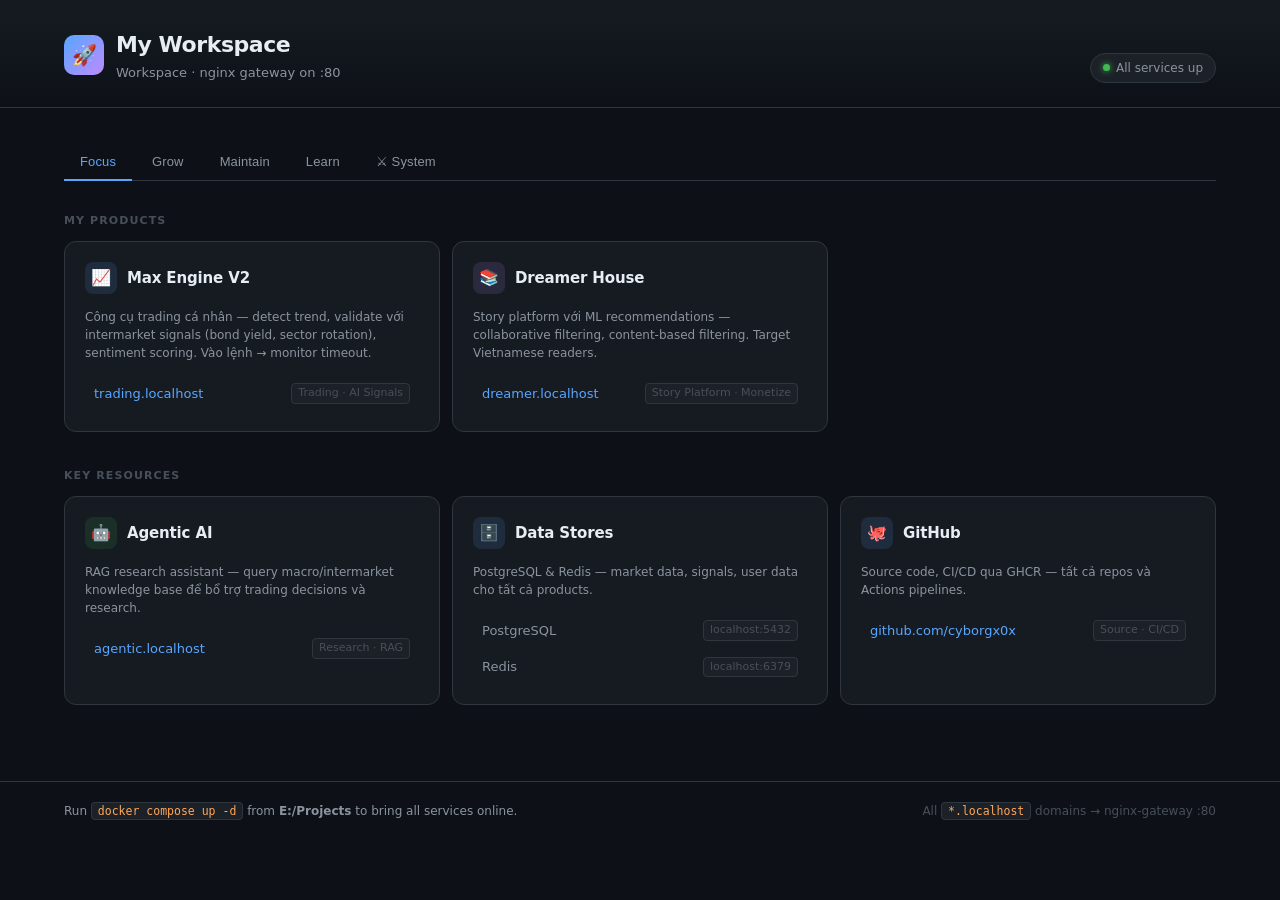
==== index.html @ ed7ffc41 "Initial commit: move dashboard index page" ====
<!DOCTYPE html>
<html lang="en">
  <head>
    <meta charset="utf-8" />
    <meta name="viewport" content="width=device-width, initial-scale=1" />
    <title>My Workspace</title>
    <style>
      :root {
        --bg: #0d1117;
        --surface: #161b22;
        --surface-2: #1c2128;
        --border: #30363d;
        --border-hover: #58a6ff;
        --ink: #e6edf3;
        --muted: #8b949e;
        --faint: #484f58;
        --blue: #58a6ff;
        --green: #3fb950;
        --purple: #bc8cff;
        --orange: #ffa657;
        --pink: #f778ba;
        --teal: #39d3bb;
        --yellow: #e3b341;
        --red: #f85149;
      }

      * { box-sizing: border-box; margin: 0; padding: 0; }

      body {
        font-family: -apple-system, "Segoe UI", system-ui, sans-serif;
        background: var(--bg);
        color: var(--ink);
        min-height: 100vh;
        line-height: 1.5;
      }

      /* ── Header ── */
      header {
        border-bottom: 1px solid var(--border);
        padding: 28px 0 24px;
        background: linear-gradient(180deg, #161b22 0%, #0d1117 100%);
      }

      .wrap { max-width: 1200px; margin: 0 auto; padding: 0 24px; }

      .header-inner {
        display: flex;
        align-items: flex-end;
        justify-content: space-between;
        flex-wrap: wrap;
        gap: 16px;
      }

      .logo { display: flex; align-items: center; gap: 12px; }

      .logo-icon {
        width: 40px; height: 40px; border-radius: 10px;
        background: linear-gradient(135deg, #58a6ff 0%, #bc8cff 100%);
        display: flex; align-items: center; justify-content: center;
        font-size: 20px; flex-shrink: 0;
      }

      h1 { font-size: 22px; font-weight: 700; letter-spacing: -0.02em; color: var(--ink); }
      .tagline { font-size: 13px; color: var(--muted); margin-top: 2px; }

      .badge {
        background: var(--surface-2); border: 1px solid var(--border);
        border-radius: 20px; padding: 5px 12px; font-size: 12px; color: var(--muted);
        display: flex; align-items: center; gap: 6px; white-space: nowrap;
      }

      .dot {
        width: 7px; height: 7px; border-radius: 50%;
        background: var(--green); box-shadow: 0 0 6px var(--green); flex-shrink: 0;
      }

      /* ── Main ── */
      main { padding: 36px 0 64px; }

      /* ── Tabs ── */
      .tab-bar {
        display: flex;
        gap: 4px;
        border-bottom: 1px solid var(--border);
        margin-bottom: 32px;
      }

      .tab-btn {
        background: none;
        border: none;
        border-bottom: 2px solid transparent;
        color: var(--muted);
        cursor: pointer;
        font-size: 13px;
        font-weight: 500;
        padding: 10px 16px;
        margin-bottom: -1px;
        transition: color 0.15s, border-color 0.15s;
        letter-spacing: 0.01em;
      }

      .tab-btn:hover { color: var(--ink); }
      .tab-btn.active { color: var(--blue); border-bottom-color: var(--blue); }

      .tab-panel { display: none; }
      .tab-panel.active { display: block; }

      /* ── Section label ── */
      .section-label {
        font-size: 11px; font-weight: 600; letter-spacing: 0.1em;
        text-transform: uppercase; color: var(--faint);
        margin-bottom: 12px; margin-top: 36px;
      }
      .section-label:first-child { margin-top: 0; }

      /* ── Grid ── */
      .grid {
        display: grid;
        grid-template-columns: repeat(auto-fill, minmax(300px, 1fr));
        gap: 12px;
      }

      /* ── Card ── */
      .card {
        background: var(--surface); border: 1px solid var(--border);
        border-radius: 12px; padding: 20px;
        transition: border-color 0.15s, transform 0.15s, box-shadow 0.15s;
        position: relative; overflow: hidden;
      }

      .card::before {
        content: ""; position: absolute; inset: 0; border-radius: 12px;
        opacity: 0; transition: opacity 0.15s;
        background: radial-gradient(
          600px circle at var(--mx, 50%) var(--my, 50%),
          rgba(88, 166, 255, 0.04), transparent 40%
        );
        pointer-events: none;
      }

      .card:hover { border-color: var(--border-hover); transform: translateY(-2px); box-shadow: 0 8px 24px rgba(0,0,0,0.4); }
      .card:hover::before { opacity: 1; }

      .card-head { display: flex; align-items: center; gap: 10px; margin-bottom: 14px; }

      .card-icon {
        width: 32px; height: 32px; border-radius: 8px;
        display: flex; align-items: center; justify-content: center;
        font-size: 16px; flex-shrink: 0;
      }

      .card h2 { font-size: 15px; font-weight: 600; color: var(--ink); letter-spacing: -0.01em; }

      .card-desc { font-size: 12px; color: var(--muted); margin-bottom: 14px; line-height: 1.5; }

      /* ── Link list ── */
      .link-list { list-style: none; display: flex; flex-direction: column; gap: 2px; }

      .link-list li {
        display: flex; align-items: center; justify-content: space-between;
        padding: 7px 9px; border-radius: 7px; transition: background 0.12s;
      }

      .link-list li:hover { background: var(--surface-2); }
      .link-list a { color: var(--blue); text-decoration: none; font-size: 13px; font-weight: 500; transition: color 0.12s; }
      .link-list a:hover { color: #a5d6ff; }

      .tag {
        font-size: 11px; color: var(--faint); background: var(--surface-2);
        border: 1px solid var(--border); border-radius: 4px; padding: 1px 6px; white-space: nowrap;
      }

      /* ── System tab ── */
      .profile-banner {
        background: linear-gradient(135deg, rgba(88,166,255,0.08) 0%, rgba(188,140,255,0.08) 100%);
        border: 1px solid var(--border);
        border-radius: 14px;
        padding: 24px;
        display: flex;
        align-items: center;
        gap: 20px;
        margin-bottom: 32px;
      }

      .avatar {
        width: 56px; height: 56px; border-radius: 14px;
        background: linear-gradient(135deg, #58a6ff, #bc8cff);
        display: flex; align-items: center; justify-content: center;
        font-size: 26px; flex-shrink: 0;
      }

      .profile-info { flex: 1; }
      .profile-name { font-size: 18px; font-weight: 700; letter-spacing: -0.02em; }
      .profile-title { font-size: 12px; color: var(--blue); margin-top: 2px; font-weight: 500; }

      .stats-row {
        display: flex; gap: 24px; margin-top: 12px; flex-wrap: wrap;
      }

      .stat { text-align: center; }
      .stat-val { font-size: 20px; font-weight: 700; color: var(--ink); }
      .stat-label { font-size: 11px; color: var(--muted); text-transform: uppercase; letter-spacing: 0.06em; }

      .xp-bar-wrap {
        margin-top: 10px;
      }

      .xp-bar-labels {
        display: flex; justify-content: space-between;
        font-size: 11px; color: var(--muted); margin-bottom: 4px;
      }

      .xp-bar {
        height: 6px; background: var(--surface-2); border-radius: 99px; overflow: hidden;
      }

      .xp-bar-fill {
        height: 100%;
        background: linear-gradient(90deg, #58a6ff, #bc8cff);
        border-radius: 99px;
        transition: width 0.4s ease;
      }

      .quest-list { display: flex; flex-direction: column; gap: 10px; }

      .quest-item {
        background: var(--surface); border: 1px solid var(--border);
        border-radius: 10px; padding: 14px 16px;
        display: flex; align-items: center; gap: 14px;
        transition: border-color 0.15s;
      }

      .quest-item:hover { border-color: var(--border-hover); }

      .quest-icon {
        width: 36px; height: 36px; border-radius: 8px;
        display: flex; align-items: center; justify-content: center;
        font-size: 18px; flex-shrink: 0;
      }

      .quest-body { flex: 1; }
      .quest-title { font-size: 13px; font-weight: 600; color: var(--ink); }
      .quest-desc  { font-size: 12px; color: var(--muted); margin-top: 2px; }

      .quest-reward {
        font-size: 12px; font-weight: 600; color: var(--yellow);
        white-space: nowrap; display: flex; align-items: center; gap: 4px;
      }

      .quest-status {
        font-size: 11px; padding: 2px 8px; border-radius: 99px; font-weight: 500;
        white-space: nowrap;
      }

      .status-active   { background: rgba(88,166,255,0.12); color: var(--blue); }
      .status-done     { background: rgba(63,185,80,0.12);  color: var(--green); }
      .status-locked   { background: rgba(72,79,88,0.3);    color: var(--faint); }

      .log-list { display: flex; flex-direction: column; gap: 6px; }

      .log-item {
        display: flex; align-items: center; gap: 10px;
        font-size: 12px; color: var(--muted);
        padding: 6px 0; border-bottom: 1px solid var(--border);
      }

      .log-item:last-child { border-bottom: none; }
      .log-pts { color: var(--yellow); font-weight: 600; margin-left: auto; white-space: nowrap; }

      /* ── Icon colours ── */
      .ic-blue   { background: rgba(88,166,255,0.12); }
      .ic-purple { background: rgba(188,140,255,0.12); }
      .ic-green  { background: rgba(63,185,80,0.12); }
      .ic-orange { background: rgba(255,166,87,0.12); }
      .ic-pink   { background: rgba(247,120,186,0.12); }
      .ic-teal   { background: rgba(57,211,187,0.12); }
      .ic-yellow { background: rgba(227,179,65,0.12); }
      .ic-red    { background: rgba(248,81,73,0.12); }

      /* ── Footer ── */
      footer { border-top: 1px solid var(--border); padding: 20px 0; margin-top: 12px; }

      .footer-inner {
        display: flex; align-items: center; justify-content: space-between;
        flex-wrap: wrap; gap: 10px;
      }

      .footer-inner p { font-size: 12px; color: var(--muted); }

      .footer-inner code {
        font-family: "Cascadia Code", "Fira Code", Consolas, monospace;
        font-size: 11.5px; background: var(--surface-2); border: 1px solid var(--border);
        border-radius: 4px; padding: 1px 6px; color: var(--orange);
      }

      @media (max-width: 600px) {
        .grid { grid-template-columns: 1fr; }
        .header-inner { flex-direction: column; align-items: flex-start; }
        .tab-btn { padding: 8px 10px; font-size: 12px; }
      }
    </style>
  </head>
  <body>
    <header>
      <div class="wrap">
        <div class="header-inner">
          <div class="logo">
            <div class="logo-icon">🚀</div>
            <div>
              <h1>My Workspace</h1>
              <div class="tagline">Workspace · nginx gateway on :80</div>
            </div>
          </div>
          <div class="badge">
            <span class="dot"></span>
            All services up
          </div>
        </div>
      </div>
    </header>

    <main>
      <div class="wrap">
        <nav class="tab-bar">
          <button class="tab-btn active" data-tab="focus">Focus</button>
          <button class="tab-btn" data-tab="grow">Grow</button>
          <button class="tab-btn" data-tab="maintain">Maintain</button>
          <button class="tab-btn" data-tab="learn">Learn</button>
          <button class="tab-btn" data-tab="system">⚔ System</button>
        </nav>

        <!-- ══ FOCUS ══ -->
        <div class="tab-panel active" id="tab-focus">
          <p class="section-label">My Products</p>
          <div class="grid">
            <article class="card">
              <div class="card-head">
                <div class="card-icon ic-blue">📈</div>
                <h2>Max Engine V2</h2>
              </div>
              <p class="card-desc">Công cụ trading cá nhân — detect trend, validate với intermarket signals (bond yield, sector rotation), sentiment scoring. Vào lệnh → monitor timeout.</p>
              <ul class="link-list">
                <li><a href="http://trading.localhost">trading.localhost</a><span class="tag">Trading · AI Signals</span></li>
              </ul>
            </article>

            <article class="card">
              <div class="card-head">
                <div class="card-icon ic-purple">📚</div>
                <h2>Dreamer House</h2>
              </div>
              <p class="card-desc">Story platform với ML recommendations — collaborative filtering, content-based filtering. Target Vietnamese readers.</p>
              <ul class="link-list">
                <li><a href="http://dreamer.localhost">dreamer.localhost</a><span class="tag">Story Platform · Monetize</span></li>
              </ul>
            </article>
          </div>

          <p class="section-label">Key Resources</p>
          <div class="grid">
            <article class="card">
              <div class="card-head">
                <div class="card-icon ic-green">🤖</div>
                <h2>Agentic AI</h2>
              </div>
              <p class="card-desc">RAG research assistant — query macro/intermarket knowledge base để bổ trợ trading decisions và research.</p>
              <ul class="link-list">
                <li><a href="http://agentic.localhost">agentic.localhost</a><span class="tag">Research · RAG</span></li>
              </ul>
            </article>

            <article class="card">
              <div class="card-head">
                <div class="card-icon ic-blue">🗄️</div>
                <h2>Data Stores</h2>
              </div>
              <p class="card-desc">PostgreSQL &amp; Redis — market data, signals, user data cho tất cả products.</p>
              <ul class="link-list">
                <li><span style="font-size:13px;font-weight:500;color:var(--muted)">PostgreSQL</span><span class="tag">localhost:5432</span></li>
                <li><span style="font-size:13px;font-weight:500;color:var(--muted)">Redis</span><span class="tag">localhost:6379</span></li>
              </ul>
            </article>

            <article class="card">
              <div class="card-head">
                <div class="card-icon ic-blue">🐙</div>
                <h2>GitHub</h2>
              </div>
              <p class="card-desc">Source code, CI/CD qua GHCR — tất cả repos và Actions pipelines.</p>
              <ul class="link-list">
                <li><a href="https://github.com/cyborgx0x" target="_blank" rel="noopener noreferrer">github.com/cyborgx0x</a><span class="tag">Source · CI/CD</span></li>
              </ul>
            </article>
          </div>
        </div>

        <!-- ══ GROW ══ -->
        <div class="tab-panel" id="tab-grow">
          <p class="section-label">Channels</p>
          <div class="grid">
            <article class="card">
              <div class="card-head">
                <div class="card-icon ic-blue">𝕏</div>
                <h2>X (Twitter)</h2>
              </div>
              <p class="card-desc">Premium account — short-form insights về trading, AI, tech. Primary channel để build audience và drive traffic.</p>
              <ul class="link-list">
                <li><a href="https://x.com" target="_blank" rel="noopener noreferrer">x.com</a><span class="tag">Short-form · Primary</span></li>
              </ul>
            </article>

            <article class="card">
              <div class="card-head">
                <div class="card-icon ic-teal">🔷</div>
                <h2>Hashnode</h2>
              </div>
              <p class="card-desc">Technical blog — deep-dive AI, trading systems, engineering. SEO organic traffic, dev community distribution.</p>
              <ul class="link-list">
                <li><a href="https://hashnode.com" target="_blank" rel="noopener noreferrer">hashnode.com</a><span class="tag">Tech Blog · SEO</span></li>
              </ul>
            </article>

            <article class="card">
              <div class="card-head">
                <div class="card-icon ic-red">▶️</div>
                <h2>YouTube — Lucas Media VN</h2>
              </div>
              <p class="card-desc">Video content — trading insights, AI demos, game lore. Long-form audience, AdSense revenue.</p>
              <ul class="link-list">
                <li><a href="https://www.youtube.com/@lucasmediavn" target="_blank" rel="noopener noreferrer">youtube.com/@lucasmediavn</a><span class="tag">Video · AdSense</span></li>
              </ul>
            </article>

            <article class="card">
              <div class="card-head">
                <div class="card-icon ic-teal">🔬</div>
                <h2>Research Blog</h2>
              </div>
              <p class="card-desc">Self-hosted — AI research, Politic Radar, Corruption Archive. Mirror sang Hashnode để tăng reach.</p>
              <ul class="link-list">
                <li><a href="http://research.localhost">research.localhost</a><span class="tag">Self-hosted · Mirror</span></li>
              </ul>
            </article>

            <article class="card">
              <div class="card-head">
                <div class="card-icon ic-green">📅</div>
                <h2>Buffer</h2>
              </div>
              <p class="card-desc">Schedule &amp; cross-post từ X sang các kênh khác — consistent posting không cần thủ công mỗi ngày.</p>
              <ul class="link-list">
                <li><a href="https://buffer.com" target="_blank" rel="noopener noreferrer">buffer.com</a><span class="tag">Scheduling · Cross-post</span></li>
              </ul>
            </article>
          </div>

          <p class="section-label">Creative IP</p>
          <div class="grid">
            <article class="card">
              <div class="card-head">
                <div class="card-icon ic-purple">🎮</div>
                <h2>Legacy of Lucas</h2>
              </div>
              <p class="card-desc">Colony strategy game — original IP. Content về game feeds YouTube, lore feeds wiki.</p>
              <ul class="link-list">
                <li><a href="http://legacy.localhost">legacy.localhost</a><span class="tag">Game · IP</span></li>
              </ul>
            </article>

            <article class="card">
              <div class="card-head">
                <div class="card-icon ic-yellow">🗺️</div>
                <h2>Lucas Lore</h2>
              </div>
              <p class="card-desc">Lore wiki — fan engagement, cross-promote game và YouTube.</p>
              <ul class="link-list">
                <li><a href="http://lucas-lore.localhost">lucas-lore.localhost</a><span class="tag">Wiki · Engagement</span></li>
              </ul>
            </article>
          </div>
        </div>

        <!-- ══ MAINTAIN ══ -->
        <div class="tab-panel" id="tab-maintain">
          <p class="section-label">Boss Projects — Keep Running</p>
          <div class="grid">
            <article class="card">
              <div class="card-head">
                <div class="card-icon ic-orange">🏪</div>
                <h2>Bahang Xom</h2>
              </div>
              <p class="card-desc">Social listening &amp; brand analysis — sentiment scoring, crisis alerts.</p>
              <ul class="link-list">
                <li><a href="http://bahangxom.localhost">bahangxom.localhost</a><span class="tag">Social Listening</span></li>
              </ul>
            </article>

            <article class="card">
              <div class="card-head">
                <div class="card-icon ic-teal">🔍</div>
                <h2>OCR Portal</h2>
              </div>
              <p class="card-desc">Document OCR — EasyOCR async, MinIO storage.</p>
              <ul class="link-list">
                <li><a href="http://ocr.localhost">ocr.localhost</a><span class="tag">OCR · UI</span></li>
                <li><a href="http://ocr-api.localhost">ocr-api.localhost</a><span class="tag">OCR · API</span></li>
              </ul>
            </article>

            <article class="card">
              <div class="card-head">
                <div class="card-icon ic-yellow">📖</div>
                <h2>Novel Pipeline</h2>
              </div>
              <p class="card-desc">Crawl → LLM translate → EPUB/MOBI. Bronze/silver/gold pipeline.</p>
              <ul class="link-list">
                <li><a href="http://ebook.localhost">ebook.localhost</a><span class="tag">Novel · eBook</span></li>
              </ul>
            </article>

            <article class="card">
              <div class="card-head">
                <div class="card-icon ic-pink">🔐</div>
                <h2>Quarks</h2>
              </div>
              <p class="card-desc">Security scanning — Nuclei scanner, target management, vulnerability results.</p>
              <ul class="link-list">
                <li><a href="http://quarks.localhost">quarks.localhost</a><span class="tag">Security Scanning</span></li>
                <li><a href="https://cloud.projectdiscovery.io/" target="_blank" rel="noopener noreferrer">cloud.projectdiscovery.io</a><span class="tag">Cloud Results</span></li>
              </ul>
            </article>

            <article class="card">
              <div class="card-head">
                <div class="card-icon ic-blue">✈️</div>
                <h2>Laura Bot</h2>
              </div>
              <p class="card-desc">Telegram webhook router — FSM conversations, subscription management.</p>
              <ul class="link-list">
                <li><a href="http://laura.localhost">laura.localhost</a><span class="tag">Telegram Bot</span></li>
              </ul>
            </article>

            <article class="card">
              <div class="card-head">
                <div class="card-icon ic-yellow">🪣</div>
                <h2>Object Storage</h2>
              </div>
              <p class="card-desc">MinIO S3-compatible — file storage cho OCR portal.</p>
              <ul class="link-list">
                <li><a href="http://ocr-minio.localhost">ocr-minio.localhost</a><span class="tag">MinIO Console</span></li>
              </ul>
            </article>
          </div>
        </div>

        <!-- ══ LEARN ══ -->
        <div class="tab-panel" id="tab-learn">
          <p class="section-label">Certifications</p>
          <div class="grid">
            <article class="card">
              <div class="card-head">
                <div class="card-icon ic-purple">🎓</div>
                <h2>Coursera</h2>
              </div>
              <p class="card-desc">Generative AI Engineer cert — đang học. Apply trực tiếp vào Max Engine signal generation và Dreamer House ML.</p>
              <ul class="link-list">
                <li><a href="https://www.coursera.org" target="_blank" rel="noopener noreferrer">coursera.org</a><span class="tag">Gen AI Engineer</span></li>
              </ul>
            </article>
          </div>

          <p class="section-label">Language</p>
          <div class="grid">
            <article class="card">
              <div class="card-head">
                <div class="card-icon ic-green">🌱</div>
                <h2>Duolingo</h2>
              </div>
              <p class="card-desc">Tiếng Trung — gamified daily practice, spaced repetition.</p>
              <ul class="link-list">
                <li><a href="https://www.duolingo.com" target="_blank" rel="noopener noreferrer">duolingo.com</a><span class="tag">Chinese · Daily</span></li>
              </ul>
            </article>

            <article class="card">
              <div class="card-head">
                <div class="card-icon ic-blue">🃏</div>
                <h2>Anki</h2>
              </div>
              <p class="card-desc">SRS flashcards — vocabulary drill, deck tiếng Trung cộng đồng có TTS.</p>
              <ul class="link-list">
                <li><a href="https://apps.ankiweb.net" target="_blank" rel="noopener noreferrer">apps.ankiweb.net</a><span class="tag">Flashcards · SRS</span></li>
              </ul>
            </article>

            <article class="card">
              <div class="card-head">
                <div class="card-icon ic-orange">📖</div>
                <h2>Pleco</h2>
              </div>
              <p class="card-desc">Từ điển Trung-Anh — tra chữ Hán, OCR scan, flashcard tích hợp.</p>
              <ul class="link-list">
                <li><a href="https://www.pleco.com" target="_blank" rel="noopener noreferrer">pleco.com</a><span class="tag">Dictionary · OCR</span></li>
              </ul>
            </article>
          </div>
        </div>

        <!-- ══ SYSTEM ══ -->
        <div class="tab-panel" id="tab-system">

          <!-- Player Profile -->
          <div class="profile-banner">
            <div class="avatar">🧑‍💻</div>
            <div class="profile-info">
              <div class="profile-name">cyborgx0x</div>
              <div class="profile-title">▸ Generative AI Engineer · Lv.12</div>
              <div class="stats-row">
                <div class="stat"><div class="stat-val">248</div><div class="stat-label">Points</div></div>
                <div class="stat"><div class="stat-val">12</div><div class="stat-label">Level</div></div>
                <div class="stat"><div class="stat-val">7</div><div class="stat-label">Streak</div></div>
                <div class="stat"><div class="stat-val">3</div><div class="stat-label">Done today</div></div>
              </div>
              <div class="xp-bar-wrap">
                <div class="xp-bar-labels"><span>XP 248 / 300</span><span>Lv.13</span></div>
                <div class="xp-bar"><div class="xp-bar-fill" style="width:82%"></div></div>
              </div>
            </div>
          </div>

          <!-- Active Quests -->
          <p class="section-label">Active Quests</p>
          <div class="quest-list">
            <div class="quest-item">
              <div class="quest-icon ic-blue">📖</div>
              <div class="quest-body">
                <div class="quest-title">Học tiếng Anh 10 phút</div>
                <div class="quest-desc">Duolingo hoặc bất kỳ nguồn nào · mỗi ngày</div>
              </div>
              <span class="quest-reward">+1 pt</span>
              <span class="quest-status status-active">Active</span>
            </div>

            <div class="quest-item">
              <div class="quest-icon ic-purple">🎓</div>
              <div class="quest-body">
                <div class="quest-title">Hoàn thành 1 bài học Coursera</div>
                <div class="quest-desc">Gen AI Engineer cert · mỗi ngày</div>
              </div>
              <span class="quest-reward">+5 pt</span>
              <span class="quest-status status-active">Active</span>
            </div>

            <div class="quest-item">
              <div class="quest-icon ic-green">🚀</div>
              <div class="quest-body">
                <div class="quest-title">Deploy 1 tính năng mới</div>
                <div class="quest-desc">Bất kỳ project nào trong workspace</div>
              </div>
              <span class="quest-reward">+10 pt</span>
              <span class="quest-status status-active">Active</span>
            </div>

            <div class="quest-item">
              <div class="quest-icon ic-yellow">📝</div>
              <div class="quest-body">
                <div class="quest-title">Viết 1 blog post hoặc research note</div>
                <div class="quest-desc">Publish lên Research Blog</div>
              </div>
              <span class="quest-reward">+8 pt</span>
              <span class="quest-status status-locked">Locked</span>
            </div>

            <div class="quest-item">
              <div class="quest-icon ic-orange">💪</div>
              <div class="quest-body">
                <div class="quest-title">Tập thể dục 20 phút</div>
                <div class="quest-desc">Bất kỳ hoạt động thể chất nào</div>
              </div>
              <span class="quest-reward">+2 pt</span>
              <span class="quest-status status-done">Done ✓</span>
            </div>
          </div>

          <!-- Reward Log -->
          <p class="section-label">Recent Rewards</p>
          <div class="log-list">
            <div class="log-item"><span>💪</span><span>Tập thể dục 20 phút</span><span class="log-pts">+2 pt</span></div>
            <div class="log-item"><span>🎓</span><span>Coursera · Lesson: Prompt Engineering</span><span class="log-pts">+5 pt</span></div>
            <div class="log-item"><span>📖</span><span>Duolingo 10 phút</span><span class="log-pts">+1 pt</span></div>
            <div class="log-item"><span>🚀</span><span>Deploy OCR Portal monorepo CI</span><span class="log-pts">+10 pt</span></div>
            <div class="log-item"><span>📖</span><span>Duolingo 10 phút</span><span class="log-pts">+1 pt</span></div>
          </div>

        </div>

      </div>
    </main>

    <footer>
      <div class="wrap">
        <div class="footer-inner">
          <p>Run <code>docker compose up -d</code> from <strong>E:/Projects</strong> to bring all services online.</p>
          <p style="color:var(--faint)">All <code>*.localhost</code> domains → nginx-gateway :80</p>
        </div>
      </div>
    </footer>

    <script>
      // Tab switching
      const btns = document.querySelectorAll(".tab-btn");
      const panels = document.querySelectorAll(".tab-panel");
      btns.forEach((btn) => {
        btn.addEventListener("click", () => {
          btns.forEach((b) => b.classList.remove("active"));
          panels.forEach((p) => p.classList.remove("active"));
          btn.classList.add("active");
          document.getElementById("tab-" + btn.dataset.tab).classList.add("active");
        });
      });

      // Mouse-tracking glow on cards
      document.querySelectorAll(".card").forEach((card) => {
        card.addEventListener("mousemove", (e) => {
          const r = card.getBoundingClientRect();
          card.style.setProperty("--mx", ((e.clientX - r.left) / r.width) * 100 + "%");
          card.style.setProperty("--my", ((e.clientY - r.top) / r.height) * 100 + "%");
        });
      });
    </script>
  </body>
</html>
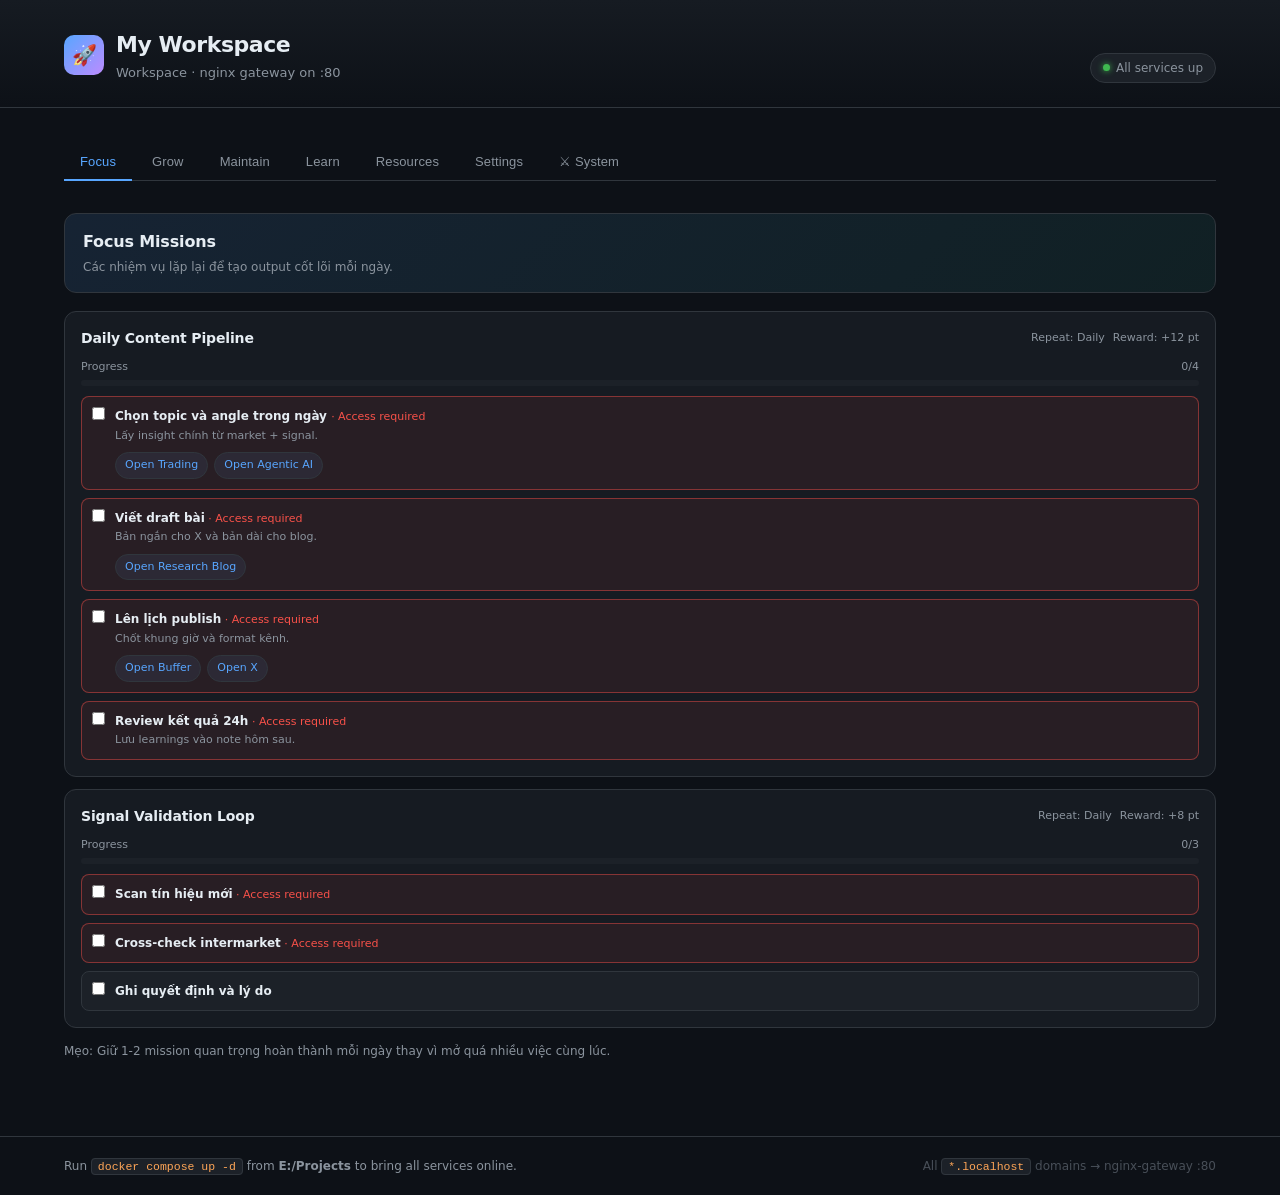
==== commit 14a254e4: "feat: add Django backend, Dockerfile, gateway control plane scaffolding Co-Authored-By: Claude Opus " ====
--- a/index.html
+++ b/index.html
@@ -24,7 +24,11 @@
         --red: #f85149;
       }
 
-      * { box-sizing: border-box; margin: 0; padding: 0; }
+      * {
+        box-sizing: border-box;
+        margin: 0;
+        padding: 0;
+      }
 
       body {
         font-family: -apple-system, "Segoe UI", system-ui, sans-serif;
@@ -34,14 +38,17 @@
         line-height: 1.5;
       }
 
-      /* ── Header ── */
       header {
         border-bottom: 1px solid var(--border);
         padding: 28px 0 24px;
         background: linear-gradient(180deg, #161b22 0%, #0d1117 100%);
       }
 
-      .wrap { max-width: 1200px; margin: 0 auto; padding: 0 24px; }
+      .wrap {
+        max-width: 1200px;
+        margin: 0 auto;
+        padding: 0 24px;
+      }
 
       .header-inner {
         display: flex;
@@ -51,35 +58,65 @@
         gap: 16px;
       }
 
-      .logo { display: flex; align-items: center; gap: 12px; }
+      .logo {
+        display: flex;
+        align-items: center;
+        gap: 12px;
+      }
 
       .logo-icon {
-        width: 40px; height: 40px; border-radius: 10px;
+        width: 40px;
+        height: 40px;
+        border-radius: 10px;
         background: linear-gradient(135deg, #58a6ff 0%, #bc8cff 100%);
-        display: flex; align-items: center; justify-content: center;
-        font-size: 20px; flex-shrink: 0;
-      }
-
-      h1 { font-size: 22px; font-weight: 700; letter-spacing: -0.02em; color: var(--ink); }
-      .tagline { font-size: 13px; color: var(--muted); margin-top: 2px; }
+        display: flex;
+        align-items: center;
+        justify-content: center;
+        font-size: 20px;
+        flex-shrink: 0;
+      }
+
+      h1 {
+        font-size: 22px;
+        font-weight: 700;
+        letter-spacing: -0.02em;
+        color: var(--ink);
+      }
+      .tagline {
+        font-size: 13px;
+        color: var(--muted);
+        margin-top: 2px;
+      }
 
       .badge {
-        background: var(--surface-2); border: 1px solid var(--border);
-        border-radius: 20px; padding: 5px 12px; font-size: 12px; color: var(--muted);
-        display: flex; align-items: center; gap: 6px; white-space: nowrap;
+        background: var(--surface-2);
+        border: 1px solid var(--border);
+        border-radius: 20px;
+        padding: 5px 12px;
+        font-size: 12px;
+        color: var(--muted);
+        display: flex;
+        align-items: center;
+        gap: 6px;
+        white-space: nowrap;
       }
 
       .dot {
-        width: 7px; height: 7px; border-radius: 50%;
-        background: var(--green); box-shadow: 0 0 6px var(--green); flex-shrink: 0;
-      }
-
-      /* ── Main ── */
-      main { padding: 36px 0 64px; }
-
-      /* ── Tabs ── */
+        width: 7px;
+        height: 7px;
+        border-radius: 50%;
+        background: var(--green);
+        box-shadow: 0 0 6px var(--green);
+        flex-shrink: 0;
+      }
+
+      main {
+        padding: 36px 0 64px;
+      }
+
       .tab-bar {
         display: flex;
+        flex-wrap: wrap;
         gap: 4px;
         border-bottom: 1px solid var(--border);
         margin-bottom: 32px;
@@ -99,80 +136,518 @@
         letter-spacing: 0.01em;
       }
 
-      .tab-btn:hover { color: var(--ink); }
-      .tab-btn.active { color: var(--blue); border-bottom-color: var(--blue); }
-
-      .tab-panel { display: none; }
-      .tab-panel.active { display: block; }
-
-      /* ── Section label ── */
+      .tab-btn:hover {
+        color: var(--ink);
+      }
+      .tab-btn.active {
+        color: var(--blue);
+        border-bottom-color: var(--blue);
+      }
+
+      .tab-panel {
+        display: none;
+      }
+      .tab-panel.active {
+        display: block;
+      }
+
       .section-label {
-        font-size: 11px; font-weight: 600; letter-spacing: 0.1em;
-        text-transform: uppercase; color: var(--faint);
-        margin-bottom: 12px; margin-top: 36px;
-      }
-      .section-label:first-child { margin-top: 0; }
-
-      /* ── Grid ── */
+        font-size: 11px;
+        font-weight: 600;
+        letter-spacing: 0.1em;
+        text-transform: uppercase;
+        color: var(--faint);
+        margin-bottom: 12px;
+        margin-top: 36px;
+      }
+      .section-label:first-child {
+        margin-top: 0;
+      }
+
       .grid {
         display: grid;
         grid-template-columns: repeat(auto-fill, minmax(300px, 1fr));
         gap: 12px;
       }
 
-      /* ── Card ── */
       .card {
-        background: var(--surface); border: 1px solid var(--border);
-        border-radius: 12px; padding: 20px;
+        background: var(--surface);
+        border: 1px solid var(--border);
+        border-radius: 12px;
+        padding: 20px;
         transition: border-color 0.15s, transform 0.15s, box-shadow 0.15s;
-        position: relative; overflow: hidden;
+        position: relative;
+        overflow: hidden;
       }
 
       .card::before {
-        content: ""; position: absolute; inset: 0; border-radius: 12px;
-        opacity: 0; transition: opacity 0.15s;
+        content: "";
+        position: absolute;
+        inset: 0;
+        border-radius: 12px;
+        opacity: 0;
+        transition: opacity 0.15s;
         background: radial-gradient(
           600px circle at var(--mx, 50%) var(--my, 50%),
-          rgba(88, 166, 255, 0.04), transparent 40%
+          rgba(88, 166, 255, 0.04),
+          transparent 40%
         );
         pointer-events: none;
       }
 
-      .card:hover { border-color: var(--border-hover); transform: translateY(-2px); box-shadow: 0 8px 24px rgba(0,0,0,0.4); }
-      .card:hover::before { opacity: 1; }
-
-      .card-head { display: flex; align-items: center; gap: 10px; margin-bottom: 14px; }
+      .card:hover {
+        border-color: var(--border-hover);
+        transform: translateY(-2px);
+        box-shadow: 0 8px 24px rgba(0, 0, 0, 0.4);
+      }
+      .card:hover::before {
+        opacity: 1;
+      }
+
+      .card-head {
+        display: flex;
+        align-items: center;
+        gap: 10px;
+        margin-bottom: 14px;
+      }
 
       .card-icon {
-        width: 32px; height: 32px; border-radius: 8px;
-        display: flex; align-items: center; justify-content: center;
-        font-size: 16px; flex-shrink: 0;
-      }
-
-      .card h2 { font-size: 15px; font-weight: 600; color: var(--ink); letter-spacing: -0.01em; }
-
-      .card-desc { font-size: 12px; color: var(--muted); margin-bottom: 14px; line-height: 1.5; }
-
-      /* ── Link list ── */
-      .link-list { list-style: none; display: flex; flex-direction: column; gap: 2px; }
+        width: 32px;
+        height: 32px;
+        border-radius: 8px;
+        display: flex;
+        align-items: center;
+        justify-content: center;
+        font-size: 16px;
+        flex-shrink: 0;
+      }
+
+      .card h2 {
+        font-size: 15px;
+        font-weight: 600;
+        color: var(--ink);
+        letter-spacing: -0.01em;
+      }
+
+      .card-desc {
+        font-size: 12px;
+        color: var(--muted);
+        margin-bottom: 14px;
+        line-height: 1.5;
+      }
+
+      .link-list {
+        list-style: none;
+        display: flex;
+        flex-direction: column;
+        gap: 2px;
+      }
 
       .link-list li {
-        display: flex; align-items: center; justify-content: space-between;
-        padding: 7px 9px; border-radius: 7px; transition: background 0.12s;
-      }
-
-      .link-list li:hover { background: var(--surface-2); }
-      .link-list a { color: var(--blue); text-decoration: none; font-size: 13px; font-weight: 500; transition: color 0.12s; }
-      .link-list a:hover { color: #a5d6ff; }
+        display: flex;
+        align-items: center;
+        justify-content: space-between;
+        padding: 7px 9px;
+        border-radius: 7px;
+        transition: background 0.12s;
+      }
+
+      .link-list li:hover {
+        background: var(--surface-2);
+      }
+      .link-list a {
+        color: var(--blue);
+        text-decoration: none;
+        font-size: 13px;
+        font-weight: 500;
+        transition: color 0.12s;
+      }
+      .link-list a:hover {
+        color: #a5d6ff;
+      }
 
       .tag {
-        font-size: 11px; color: var(--faint); background: var(--surface-2);
-        border: 1px solid var(--border); border-radius: 4px; padding: 1px 6px; white-space: nowrap;
-      }
-
-      /* ── System tab ── */
+        font-size: 11px;
+        color: var(--faint);
+        background: var(--surface-2);
+        border: 1px solid var(--border);
+        border-radius: 4px;
+        padding: 1px 6px;
+        white-space: nowrap;
+      }
+
+      .goal-header {
+        background: linear-gradient(
+          135deg,
+          rgba(88, 166, 255, 0.12) 0%,
+          rgba(57, 211, 187, 0.08) 100%
+        );
+        border: 1px solid var(--border);
+        border-radius: 12px;
+        padding: 16px 18px;
+        margin-bottom: 18px;
+      }
+
+      .goal-title {
+        font-size: 16px;
+        font-weight: 700;
+        letter-spacing: -0.01em;
+      }
+
+      .goal-sub {
+        margin-top: 4px;
+        font-size: 12px;
+        color: var(--muted);
+      }
+
+      .mission-list {
+        display: flex;
+        flex-direction: column;
+        gap: 12px;
+      }
+
+      .mission {
+        background: var(--surface);
+        border: 1px solid var(--border);
+        border-radius: 12px;
+        padding: 16px;
+      }
+
+      .mission-head {
+        display: flex;
+        align-items: center;
+        justify-content: space-between;
+        gap: 12px;
+        margin-bottom: 10px;
+      }
+
+      .mission-name {
+        font-size: 14px;
+        font-weight: 650;
+        letter-spacing: -0.01em;
+      }
+
+      .mission-meta {
+        font-size: 11px;
+        color: var(--muted);
+        display: flex;
+        gap: 8px;
+        align-items: center;
+      }
+
+      .mission-progress {
+        margin-bottom: 10px;
+      }
+
+      .mission-progress-label {
+        font-size: 11px;
+        color: var(--muted);
+        margin-bottom: 5px;
+        display: flex;
+        justify-content: space-between;
+      }
+
+      .progress-bar {
+        height: 6px;
+        background: var(--surface-2);
+        border-radius: 999px;
+        overflow: hidden;
+      }
+
+      .progress-fill {
+        height: 100%;
+        width: 0;
+        background: linear-gradient(90deg, var(--blue), var(--teal));
+        transition: width 0.2s ease;
+      }
+
+      .mission-steps {
+        list-style: none;
+        display: flex;
+        flex-direction: column;
+        gap: 8px;
+      }
+
+      .mission-step {
+        background: var(--surface-2);
+        border: 1px solid var(--border);
+        border-radius: 8px;
+        padding: 10px;
+      }
+
+      .mission-step.locked {
+        border-color: rgba(248, 81, 73, 0.45);
+        background: rgba(248, 81, 73, 0.08);
+      }
+
+      .mission-step.locked .step-title::after {
+        content: " · Access required";
+        color: var(--red);
+        font-size: 11px;
+        font-weight: 500;
+      }
+
+      .step-row {
+        display: flex;
+        align-items: flex-start;
+        gap: 10px;
+      }
+
+      .step-title {
+        font-size: 12px;
+        font-weight: 600;
+      }
+
+      .step-hint {
+        font-size: 11px;
+        color: var(--muted);
+        margin-top: 2px;
+      }
+
+      .step-links {
+        margin-top: 8px;
+        display: flex;
+        flex-wrap: wrap;
+        gap: 6px;
+      }
+
+      .quick-link {
+        display: inline-flex;
+        align-items: center;
+        gap: 5px;
+        border: 1px solid var(--border);
+        border-radius: 999px;
+        padding: 4px 9px;
+        text-decoration: none;
+        font-size: 11px;
+        color: var(--blue);
+        background: rgba(88, 166, 255, 0.08);
+      }
+
+      .quick-link:hover {
+        border-color: var(--border-hover);
+      }
+
+      .goal-summary {
+        margin-top: 14px;
+        font-size: 12px;
+        color: var(--muted);
+      }
+
+      .access-panel {
+        background: linear-gradient(
+          135deg,
+          rgba(88, 166, 255, 0.1) 0%,
+          rgba(63, 185, 80, 0.08) 100%
+        );
+        border: 1px solid var(--border);
+        border-radius: 12px;
+        padding: 16px;
+        margin-bottom: 20px;
+      }
+
+      .access-note {
+        font-size: 12px;
+        color: var(--muted);
+        margin-bottom: 12px;
+      }
+
+      .access-list {
+        display: grid;
+        grid-template-columns: repeat(auto-fill, minmax(260px, 1fr));
+        gap: 10px;
+      }
+
+      .access-item {
+        background: var(--surface);
+        border: 1px solid var(--border);
+        border-radius: 10px;
+        padding: 10px;
+      }
+
+      .settings-shell {
+        display: grid;
+        grid-template-columns: 1.25fr 0.75fr;
+        gap: 14px;
+      }
+
+      .settings-card {
+        background: var(--surface);
+        border: 1px solid var(--border);
+        border-radius: 12px;
+        padding: 16px;
+      }
+
+      .settings-title {
+        font-size: 14px;
+        font-weight: 650;
+        margin-bottom: 6px;
+      }
+
+      .settings-note {
+        font-size: 12px;
+        color: var(--muted);
+        margin-bottom: 12px;
+      }
+
+      .form-grid {
+        display: grid;
+        grid-template-columns: repeat(2, minmax(220px, 1fr));
+        gap: 10px;
+      }
+
+      .field {
+        display: flex;
+        flex-direction: column;
+        gap: 5px;
+      }
+
+      .field.full {
+        grid-column: 1 / -1;
+      }
+
+      .field label {
+        font-size: 11px;
+        color: var(--muted);
+        letter-spacing: 0.02em;
+      }
+
+      .field input {
+        height: 34px;
+        border-radius: 8px;
+        border: 1px solid var(--border);
+        background: var(--surface-2);
+        color: var(--ink);
+        padding: 0 10px;
+        font-size: 12px;
+      }
+
+      .field input:focus {
+        outline: none;
+        border-color: var(--blue);
+      }
+
+      .actions-row {
+        margin-top: 12px;
+        display: flex;
+        gap: 8px;
+        flex-wrap: wrap;
+      }
+
+      .btn {
+        border: 1px solid var(--border);
+        background: var(--surface-2);
+        color: var(--ink);
+        border-radius: 8px;
+        height: 34px;
+        padding: 0 12px;
+        font-size: 12px;
+        font-weight: 600;
+        cursor: pointer;
+      }
+
+      .btn:hover {
+        border-color: var(--border-hover);
+      }
+      .btn.primary {
+        background: rgba(88, 166, 255, 0.18);
+        color: #c8e1ff;
+        border-color: rgba(88, 166, 255, 0.55);
+      }
+
+      .btn.danger {
+        background: rgba(248, 81, 73, 0.15);
+        color: #ffb8b3;
+        border-color: rgba(248, 81, 73, 0.55);
+      }
+
+      .status-pill {
+        display: inline-flex;
+        align-items: center;
+        gap: 6px;
+        border-radius: 999px;
+        border: 1px solid var(--border);
+        background: var(--surface-2);
+        color: var(--muted);
+        padding: 4px 10px;
+        font-size: 11px;
+        font-weight: 600;
+      }
+
+      .status-pill.connected {
+        color: #9de5a6;
+        border-color: rgba(63, 185, 80, 0.55);
+        background: rgba(63, 185, 80, 0.14);
+      }
+
+      .mini-kv {
+        margin-top: 10px;
+        display: grid;
+        gap: 6px;
+      }
+
+      .mini-row {
+        display: flex;
+        align-items: center;
+        justify-content: space-between;
+        gap: 10px;
+        font-size: 12px;
+      }
+
+      .mini-row .label {
+        color: var(--muted);
+      }
+      .mini-row .val {
+        color: var(--ink);
+        word-break: break-all;
+        text-align: right;
+      }
+
+      .settings-alert {
+        margin-top: 10px;
+        font-size: 11px;
+        color: var(--muted);
+      }
+
+      .access-head {
+        display: flex;
+        justify-content: space-between;
+        align-items: center;
+        gap: 8px;
+      }
+
+      .access-name {
+        font-size: 12px;
+        font-weight: 650;
+      }
+
+      .access-actions {
+        margin-top: 8px;
+        display: flex;
+        align-items: center;
+        justify-content: space-between;
+        gap: 8px;
+      }
+
+      .access-toggle {
+        font-size: 11px;
+        color: var(--muted);
+        display: inline-flex;
+        align-items: center;
+        gap: 5px;
+      }
+
+      .access-time {
+        font-size: 10px;
+        color: var(--faint);
+      }
+
       .profile-banner {
-        background: linear-gradient(135deg, rgba(88,166,255,0.08) 0%, rgba(188,140,255,0.08) 100%);
+        background: linear-gradient(
+          135deg,
+          rgba(88, 166, 255, 0.08) 0%,
+          rgba(188, 140, 255, 0.08) 100%
+        );
         border: 1px solid var(--border);
         border-radius: 14px;
         padding: 24px;
@@ -183,35 +658,71 @@
       }
 
       .avatar {
-        width: 56px; height: 56px; border-radius: 14px;
+        width: 56px;
+        height: 56px;
+        border-radius: 14px;
         background: linear-gradient(135deg, #58a6ff, #bc8cff);
-        display: flex; align-items: center; justify-content: center;
-        font-size: 26px; flex-shrink: 0;
-      }
-
-      .profile-info { flex: 1; }
-      .profile-name { font-size: 18px; font-weight: 700; letter-spacing: -0.02em; }
-      .profile-title { font-size: 12px; color: var(--blue); margin-top: 2px; font-weight: 500; }
+        display: flex;
+        align-items: center;
+        justify-content: center;
+        font-size: 26px;
+        flex-shrink: 0;
+      }
+
+      .profile-info {
+        flex: 1;
+      }
+      .profile-name {
+        font-size: 18px;
+        font-weight: 700;
+        letter-spacing: -0.02em;
+      }
+      .profile-title {
+        font-size: 12px;
+        color: var(--blue);
+        margin-top: 2px;
+        font-weight: 500;
+      }
 
       .stats-row {
-        display: flex; gap: 24px; margin-top: 12px; flex-wrap: wrap;
-      }
-
-      .stat { text-align: center; }
-      .stat-val { font-size: 20px; font-weight: 700; color: var(--ink); }
-      .stat-label { font-size: 11px; color: var(--muted); text-transform: uppercase; letter-spacing: 0.06em; }
+        display: flex;
+        gap: 24px;
+        margin-top: 12px;
+        flex-wrap: wrap;
+      }
+
+      .stat {
+        text-align: center;
+      }
+      .stat-val {
+        font-size: 20px;
+        font-weight: 700;
+        color: var(--ink);
+      }
+      .stat-label {
+        font-size: 11px;
+        color: var(--muted);
+        text-transform: uppercase;
+        letter-spacing: 0.06em;
+      }
 
       .xp-bar-wrap {
         margin-top: 10px;
       }
 
       .xp-bar-labels {
-        display: flex; justify-content: space-between;
-        font-size: 11px; color: var(--muted); margin-bottom: 4px;
+        display: flex;
+        justify-content: space-between;
+        font-size: 11px;
+        color: var(--muted);
+        margin-bottom: 4px;
       }
 
       .xp-bar {
-        height: 6px; background: var(--surface-2); border-radius: 99px; overflow: hidden;
+        height: 6px;
+        background: var(--surface-2);
+        border-radius: 99px;
+        overflow: hidden;
       }
 
       .xp-bar-fill {
@@ -221,82 +732,192 @@
         transition: width 0.4s ease;
       }
 
-      .quest-list { display: flex; flex-direction: column; gap: 10px; }
+      .quest-list {
+        display: flex;
+        flex-direction: column;
+        gap: 10px;
+      }
 
       .quest-item {
-        background: var(--surface); border: 1px solid var(--border);
-        border-radius: 10px; padding: 14px 16px;
-        display: flex; align-items: center; gap: 14px;
+        background: var(--surface);
+        border: 1px solid var(--border);
+        border-radius: 10px;
+        padding: 14px 16px;
+        display: flex;
+        align-items: center;
+        gap: 14px;
         transition: border-color 0.15s;
       }
 
-      .quest-item:hover { border-color: var(--border-hover); }
+      .quest-item:hover {
+        border-color: var(--border-hover);
+      }
 
       .quest-icon {
-        width: 36px; height: 36px; border-radius: 8px;
-        display: flex; align-items: center; justify-content: center;
-        font-size: 18px; flex-shrink: 0;
-      }
-
-      .quest-body { flex: 1; }
-      .quest-title { font-size: 13px; font-weight: 600; color: var(--ink); }
-      .quest-desc  { font-size: 12px; color: var(--muted); margin-top: 2px; }
+        width: 36px;
+        height: 36px;
+        border-radius: 8px;
+        display: flex;
+        align-items: center;
+        justify-content: center;
+        font-size: 18px;
+        flex-shrink: 0;
+      }
+
+      .quest-body {
+        flex: 1;
+      }
+      .quest-title {
+        font-size: 13px;
+        font-weight: 600;
+        color: var(--ink);
+      }
+      .quest-desc {
+        font-size: 12px;
+        color: var(--muted);
+        margin-top: 2px;
+      }
 
       .quest-reward {
-        font-size: 12px; font-weight: 600; color: var(--yellow);
-        white-space: nowrap; display: flex; align-items: center; gap: 4px;
+        font-size: 12px;
+        font-weight: 600;
+        color: var(--yellow);
+        white-space: nowrap;
+        display: flex;
+        align-items: center;
+        gap: 4px;
       }
 
       .quest-status {
-        font-size: 11px; padding: 2px 8px; border-radius: 99px; font-weight: 500;
+        font-size: 11px;
+        padding: 2px 8px;
+        border-radius: 99px;
+        font-weight: 500;
         white-space: nowrap;
       }
 
-      .status-active   { background: rgba(88,166,255,0.12); color: var(--blue); }
-      .status-done     { background: rgba(63,185,80,0.12);  color: var(--green); }
-      .status-locked   { background: rgba(72,79,88,0.3);    color: var(--faint); }
-
-      .log-list { display: flex; flex-direction: column; gap: 6px; }
+      .status-active {
+        background: rgba(88, 166, 255, 0.12);
+        color: var(--blue);
+      }
+      .status-done {
+        background: rgba(63, 185, 80, 0.12);
+        color: var(--green);
+      }
+      .status-locked {
+        background: rgba(72, 79, 88, 0.3);
+        color: var(--faint);
+      }
+
+      .log-list {
+        display: flex;
+        flex-direction: column;
+        gap: 6px;
+      }
 
       .log-item {
-        display: flex; align-items: center; gap: 10px;
-        font-size: 12px; color: var(--muted);
-        padding: 6px 0; border-bottom: 1px solid var(--border);
-      }
-
-      .log-item:last-child { border-bottom: none; }
-      .log-pts { color: var(--yellow); font-weight: 600; margin-left: auto; white-space: nowrap; }
-
-      /* ── Icon colours ── */
-      .ic-blue   { background: rgba(88,166,255,0.12); }
-      .ic-purple { background: rgba(188,140,255,0.12); }
-      .ic-green  { background: rgba(63,185,80,0.12); }
-      .ic-orange { background: rgba(255,166,87,0.12); }
-      .ic-pink   { background: rgba(247,120,186,0.12); }
-      .ic-teal   { background: rgba(57,211,187,0.12); }
-      .ic-yellow { background: rgba(227,179,65,0.12); }
-      .ic-red    { background: rgba(248,81,73,0.12); }
-
-      /* ── Footer ── */
-      footer { border-top: 1px solid var(--border); padding: 20px 0; margin-top: 12px; }
+        display: flex;
+        align-items: center;
+        gap: 10px;
+        font-size: 12px;
+        color: var(--muted);
+        padding: 6px 0;
+        border-bottom: 1px solid var(--border);
+      }
+
+      .log-item:last-child {
+        border-bottom: none;
+      }
+      .log-pts {
+        color: var(--yellow);
+        font-weight: 600;
+        margin-left: auto;
+        white-space: nowrap;
+      }
+
+      .ic-blue {
+        background: rgba(88, 166, 255, 0.12);
+      }
+      .ic-purple {
+        background: rgba(188, 140, 255, 0.12);
+      }
+      .ic-green {
+        background: rgba(63, 185, 80, 0.12);
+      }
+      .ic-orange {
+        background: rgba(255, 166, 87, 0.12);
+      }
+      .ic-pink {
+        background: rgba(247, 120, 186, 0.12);
+      }
+      .ic-teal {
+        background: rgba(57, 211, 187, 0.12);
+      }
+      .ic-yellow {
+        background: rgba(227, 179, 65, 0.12);
+      }
+      .ic-red {
+        background: rgba(248, 81, 73, 0.12);
+      }
+
+      footer {
+        border-top: 1px solid var(--border);
+        padding: 20px 0;
+        margin-top: 12px;
+      }
 
       .footer-inner {
-        display: flex; align-items: center; justify-content: space-between;
-        flex-wrap: wrap; gap: 10px;
-      }
-
-      .footer-inner p { font-size: 12px; color: var(--muted); }
+        display: flex;
+        align-items: center;
+        justify-content: space-between;
+        flex-wrap: wrap;
+        gap: 10px;
+      }
+
+      .footer-inner p {
+        font-size: 12px;
+        color: var(--muted);
+      }
 
       .footer-inner code {
         font-family: "Cascadia Code", "Fira Code", Consolas, monospace;
-        font-size: 11.5px; background: var(--surface-2); border: 1px solid var(--border);
-        border-radius: 4px; padding: 1px 6px; color: var(--orange);
+        font-size: 11.5px;
+        background: var(--surface-2);
+        border: 1px solid var(--border);
+        border-radius: 4px;
+        padding: 1px 6px;
+        color: var(--orange);
       }
 
       @media (max-width: 600px) {
-        .grid { grid-template-columns: 1fr; }
-        .header-inner { flex-direction: column; align-items: flex-start; }
-        .tab-btn { padding: 8px 10px; font-size: 12px; }
+        .grid {
+          grid-template-columns: 1fr;
+        }
+        .header-inner {
+          flex-direction: column;
+          align-items: flex-start;
+        }
+        .tab-btn {
+          padding: 8px 10px;
+          font-size: 12px;
+        }
+
+        .settings-shell {
+          grid-template-columns: 1fr;
+        }
+
+        .form-grid {
+          grid-template-columns: 1fr;
+        }
+
+        .mission-head {
+          flex-direction: column;
+          align-items: flex-start;
+        }
+
+        .step-row {
+          align-items: center;
+        }
       }
     </style>
   </head>
@@ -326,317 +947,1214 @@
           <button class="tab-btn" data-tab="grow">Grow</button>
           <button class="tab-btn" data-tab="maintain">Maintain</button>
           <button class="tab-btn" data-tab="learn">Learn</button>
+          <button class="tab-btn" data-tab="resources">Resources</button>
+          <button class="tab-btn" data-tab="settings">Settings</button>
           <button class="tab-btn" data-tab="system">⚔ System</button>
         </nav>
 
-        <!-- ══ FOCUS ══ -->
         <div class="tab-panel active" id="tab-focus">
-          <p class="section-label">My Products</p>
+          <div class="goal-header">
+            <div class="goal-title">Focus Missions</div>
+            <div class="goal-sub">
+              Các nhiệm vụ lặp lại để tạo output cốt lõi mỗi ngày.
+            </div>
+          </div>
+
+          <div class="mission-list">
+            <article class="mission" data-mission>
+              <div class="mission-head">
+                <div class="mission-name">Daily Content Pipeline</div>
+                <div class="mission-meta">
+                  <span>Repeat: Daily</span><span>Reward: +12 pt</span>
+                </div>
+              </div>
+              <div class="mission-progress">
+                <div class="mission-progress-label">
+                  <span>Progress</span><span data-progress-text>0/4</span>
+                </div>
+                <div class="progress-bar">
+                  <div class="progress-fill" data-progress-fill></div>
+                </div>
+              </div>
+              <ul class="mission-steps">
+                <li class="mission-step" data-requires="trading,agentic">
+                  <div class="step-row">
+                    <input type="checkbox" data-step />
+                    <div>
+                      <div class="step-title">
+                        Chọn topic và angle trong ngày
+                      </div>
+                      <div class="step-hint">
+                        Lấy insight chính từ market + signal.
+                      </div>
+                      <div class="step-links">
+                        <a class="quick-link" href="http://trading.localhost"
+                          >Open Trading</a
+                        >
+                        <a class="quick-link" href="http://agentic.localhost"
+                          >Open Agentic AI</a
+                        >
+                      </div>
+                    </div>
+                  </div>
+                </li>
+                <li class="mission-step" data-requires="research">
+                  <div class="step-row">
+                    <input type="checkbox" data-step />
+                    <div>
+                      <div class="step-title">Viết draft bài</div>
+                      <div class="step-hint">
+                        Bản ngắn cho X và bản dài cho blog.
+                      </div>
+                      <div class="step-links">
+                        <a class="quick-link" href="http://research.localhost"
+                          >Open Research Blog</a
+                        >
+                      </div>
+                    </div>
+                  </div>
+                </li>
+                <li class="mission-step" data-requires="buffer,x">
+                  <div class="step-row">
+                    <input type="checkbox" data-step />
+                    <div>
+                      <div class="step-title">Lên lịch publish</div>
+                      <div class="step-hint">
+                        Chốt khung giờ và format kênh.
+                      </div>
+                      <div class="step-links">
+                        <a
+                          class="quick-link"
+                          href="https://buffer.com"
+                          target="_blank"
+                          rel="noopener noreferrer"
+                          >Open Buffer</a
+                        >
+                        <a
+                          class="quick-link"
+                          href="https://x.com"
+                          target="_blank"
+                          rel="noopener noreferrer"
+                          >Open X</a
+                        >
+                      </div>
+                    </div>
+                  </div>
+                </li>
+                <li class="mission-step" data-requires="x,buffer">
+                  <div class="step-row">
+                    <input type="checkbox" data-step />
+                    <div>
+                      <div class="step-title">Review kết quả 24h</div>
+                      <div class="step-hint">
+                        Lưu learnings vào note hôm sau.
+                      </div>
+                    </div>
+                  </div>
+                </li>
+              </ul>
+            </article>
+
+            <article class="mission" data-mission>
+              <div class="mission-head">
+                <div class="mission-name">Signal Validation Loop</div>
+                <div class="mission-meta">
+                  <span>Repeat: Daily</span><span>Reward: +8 pt</span>
+                </div>
+              </div>
+              <div class="mission-progress">
+                <div class="mission-progress-label">
+                  <span>Progress</span><span data-progress-text>0/3</span>
+                </div>
+                <div class="progress-bar">
+                  <div class="progress-fill" data-progress-fill></div>
+                </div>
+              </div>
+              <ul class="mission-steps">
+                <li class="mission-step" data-requires="trading">
+                  <div class="step-row">
+                    <input type="checkbox" data-step />
+                    <div><div class="step-title">Scan tín hiệu mới</div></div>
+                  </div>
+                </li>
+                <li class="mission-step" data-requires="trading,agentic">
+                  <div class="step-row">
+                    <input type="checkbox" data-step />
+                    <div>
+                      <div class="step-title">Cross-check intermarket</div>
+                    </div>
+                  </div>
+                </li>
+                <li class="mission-step">
+                  <div class="step-row">
+                    <input type="checkbox" data-step />
+                    <div>
+                      <div class="step-title">Ghi quyết định và lý do</div>
+                    </div>
+                  </div>
+                </li>
+              </ul>
+            </article>
+          </div>
+          <p class="goal-summary">
+            Mẹo: Giữ 1-2 mission quan trọng hoàn thành mỗi ngày thay vì mở quá
+            nhiều việc cùng lúc.
+          </p>
+        </div>
+
+        <div class="tab-panel" id="tab-grow">
+          <div class="goal-header">
+            <div class="goal-title">Grow Missions</div>
+            <div class="goal-sub">
+              Chuỗi hành động tăng reach, follower, và traffic về sản phẩm.
+            </div>
+          </div>
+
+          <div class="mission-list">
+            <article class="mission" data-mission>
+              <div class="mission-head">
+                <div class="mission-name">Cross-Channel Distribution</div>
+                <div class="mission-meta">
+                  <span>Repeat: Daily</span><span>Reward: +9 pt</span>
+                </div>
+              </div>
+              <div class="mission-progress">
+                <div class="mission-progress-label">
+                  <span>Progress</span><span data-progress-text>0/4</span>
+                </div>
+                <div class="progress-bar">
+                  <div class="progress-fill" data-progress-fill></div>
+                </div>
+              </div>
+              <ul class="mission-steps">
+                <li class="mission-step" data-requires="x">
+                  <div class="step-row">
+                    <input type="checkbox" data-step />
+                    <div>
+                      <div class="step-title">Publish 1 post trên X</div>
+                      <div class="step-links">
+                        <a
+                          class="quick-link"
+                          href="https://x.com"
+                          target="_blank"
+                          rel="noopener noreferrer"
+                          >Open X</a
+                        >
+                      </div>
+                    </div>
+                  </div>
+                </li>
+                <li class="mission-step" data-requires="hashnode,research">
+                  <div class="step-row">
+                    <input type="checkbox" data-step />
+                    <div>
+                      <div class="step-title">
+                        Đưa bài sang Hashnode hoặc Research Blog
+                      </div>
+                      <div class="step-links">
+                        <a
+                          class="quick-link"
+                          href="https://hashnode.com"
+                          target="_blank"
+                          rel="noopener noreferrer"
+                          >Open Hashnode</a
+                        ><a class="quick-link" href="http://research.localhost"
+                          >Open Research</a
+                        >
+                      </div>
+                    </div>
+                  </div>
+                </li>
+                <li class="mission-step" data-requires="buffer">
+                  <div class="step-row">
+                    <input type="checkbox" data-step />
+                    <div>
+                      <div class="step-title">
+                        Schedule follow-up với Buffer
+                      </div>
+                      <div class="step-links">
+                        <a
+                          class="quick-link"
+                          href="https://buffer.com"
+                          target="_blank"
+                          rel="noopener noreferrer"
+                          >Open Buffer</a
+                        >
+                      </div>
+                    </div>
+                  </div>
+                </li>
+                <li class="mission-step" data-requires="x,buffer">
+                  <div class="step-row">
+                    <input type="checkbox" data-step />
+                    <div>
+                      <div class="step-title">
+                        Ghi metric: impression, click, conversion
+                      </div>
+                    </div>
+                  </div>
+                </li>
+              </ul>
+            </article>
+
+            <article class="mission" data-mission>
+              <div class="mission-head">
+                <div class="mission-name">Creative IP Growth</div>
+                <div class="mission-meta">
+                  <span>Repeat: Weekly</span><span>Reward: +14 pt</span>
+                </div>
+              </div>
+              <div class="mission-progress">
+                <div class="mission-progress-label">
+                  <span>Progress</span><span data-progress-text>0/3</span>
+                </div>
+                <div class="progress-bar">
+                  <div class="progress-fill" data-progress-fill></div>
+                </div>
+              </div>
+              <ul class="mission-steps">
+                <li class="mission-step">
+                  <div class="step-row">
+                    <input type="checkbox" data-step />
+                    <div>
+                      <div class="step-title">
+                        Viết 1 đoạn lore hoặc script video
+                      </div>
+                    </div>
+                  </div>
+                </li>
+                <li class="mission-step" data-requires="legacy,lore">
+                  <div class="step-row">
+                    <input type="checkbox" data-step />
+                    <div>
+                      <div class="step-title">Update game hoặc wiki</div>
+                      <div class="step-links">
+                        <a class="quick-link" href="http://legacy.localhost"
+                          >Open Legacy</a
+                        ><a
+                          class="quick-link"
+                          href="http://lucas-lore.localhost"
+                          >Open Lore</a
+                        >
+                      </div>
+                    </div>
+                  </div>
+                </li>
+                <li class="mission-step" data-requires="youtube,x">
+                  <div class="step-row">
+                    <input type="checkbox" data-step />
+                    <div>
+                      <div class="step-title">
+                        Phát hành teaser lên YouTube/X
+                      </div>
+                      <div class="step-links">
+                        <a
+                          class="quick-link"
+                          href="https://www.youtube.com/@lucasmediavn"
+                          target="_blank"
+                          rel="noopener noreferrer"
+                          >Open YouTube</a
+                        >
+                      </div>
+                    </div>
+                  </div>
+                </li>
+              </ul>
+            </article>
+          </div>
+        </div>
+
+        <div class="tab-panel" id="tab-maintain">
+          <div class="goal-header">
+            <div class="goal-title">Maintain Missions</div>
+            <div class="goal-sub">
+              Checklist vận hành để hệ thống chạy ổn định và không bị gián đoạn.
+            </div>
+          </div>
+
+          <div class="mission-list">
+            <article class="mission" data-mission>
+              <div class="mission-head">
+                <div class="mission-name">Morning Ops Check</div>
+                <div class="mission-meta">
+                  <span>Repeat: Daily</span><span>Reward: +7 pt</span>
+                </div>
+              </div>
+              <div class="mission-progress">
+                <div class="mission-progress-label">
+                  <span>Progress</span><span data-progress-text>0/4</span>
+                </div>
+                <div class="progress-bar">
+                  <div class="progress-fill" data-progress-fill></div>
+                </div>
+              </div>
+              <ul class="mission-steps">
+                <li class="mission-step">
+                  <div class="step-row">
+                    <input type="checkbox" data-step />
+                    <div>
+                      <div class="step-title">
+                        Check trạng thái dịch vụ chính
+                      </div>
+                    </div>
+                  </div>
+                </li>
+                <li class="mission-step">
+                  <div class="step-row">
+                    <input type="checkbox" data-step />
+                    <div>
+                      <div class="step-title">Check hàng đợi Celery/worker</div>
+                    </div>
+                  </div>
+                </li>
+                <li class="mission-step">
+                  <div class="step-row">
+                    <input type="checkbox" data-step />
+                    <div>
+                      <div class="step-title">Review lỗi mới trong log</div>
+                    </div>
+                  </div>
+                </li>
+                <li class="mission-step">
+                  <div class="step-row">
+                    <input type="checkbox" data-step />
+                    <div>
+                      <div class="step-title">Update board incident nếu có</div>
+                    </div>
+                  </div>
+                </li>
+              </ul>
+            </article>
+
+            <article class="mission" data-mission>
+              <div class="mission-head">
+                <div class="mission-name">Security / Backup Routine</div>
+                <div class="mission-meta">
+                  <span>Repeat: Weekly</span><span>Reward: +11 pt</span>
+                </div>
+              </div>
+              <div class="mission-progress">
+                <div class="mission-progress-label">
+                  <span>Progress</span><span data-progress-text>0/3</span>
+                </div>
+                <div class="progress-bar">
+                  <div class="progress-fill" data-progress-fill></div>
+                </div>
+              </div>
+              <ul class="mission-steps">
+                <li class="mission-step" data-requires="quarks">
+                  <div class="step-row">
+                    <input type="checkbox" data-step />
+                    <div>
+                      <div class="step-title">Run security scan định kỳ</div>
+                      <div class="step-links">
+                        <a class="quick-link" href="http://quarks.localhost"
+                          >Open Quarks</a
+                        >
+                      </div>
+                    </div>
+                  </div>
+                </li>
+                <li class="mission-step">
+                  <div class="step-row">
+                    <input type="checkbox" data-step />
+                    <div>
+                      <div class="step-title">Verify backup restore sample</div>
+                    </div>
+                  </div>
+                </li>
+                <li class="mission-step">
+                  <div class="step-row">
+                    <input type="checkbox" data-step />
+                    <div>
+                      <div class="step-title">
+                        Rotate secrets/token theo lịch
+                      </div>
+                    </div>
+                  </div>
+                </li>
+              </ul>
+            </article>
+          </div>
+        </div>
+
+        <div class="tab-panel" id="tab-learn">
+          <div class="goal-header">
+            <div class="goal-title">Learn Missions</div>
+            <div class="goal-sub">
+              Học có hệ thống, theo chu kỳ lặp để tích lũy kỹ năng dài hạn.
+            </div>
+          </div>
+
+          <div class="mission-list">
+            <article class="mission" data-mission>
+              <div class="mission-head">
+                <div class="mission-name">GenAI Track</div>
+                <div class="mission-meta">
+                  <span>Repeat: Daily</span><span>Reward: +6 pt</span>
+                </div>
+              </div>
+              <div class="mission-progress">
+                <div class="mission-progress-label">
+                  <span>Progress</span><span data-progress-text>0/3</span>
+                </div>
+                <div class="progress-bar">
+                  <div class="progress-fill" data-progress-fill></div>
+                </div>
+              </div>
+              <ul class="mission-steps">
+                <li class="mission-step" data-requires="coursera">
+                  <div class="step-row">
+                    <input type="checkbox" data-step />
+                    <div>
+                      <div class="step-title">Học 1 lesson Coursera</div>
+                      <div class="step-links">
+                        <a
+                          class="quick-link"
+                          href="https://www.coursera.org"
+                          target="_blank"
+                          rel="noopener noreferrer"
+                          >Open Coursera</a
+                        >
+                      </div>
+                    </div>
+                  </div>
+                </li>
+                <li class="mission-step">
+                  <div class="step-row">
+                    <input type="checkbox" data-step />
+                    <div>
+                      <div class="step-title">
+                        Viết lại note ứng dụng thực tế
+                      </div>
+                    </div>
+                  </div>
+                </li>
+                <li class="mission-step">
+                  <div class="step-row">
+                    <input type="checkbox" data-step />
+                    <div>
+                      <div class="step-title">
+                        Áp dụng vào 1 project hiện có
+                      </div>
+                    </div>
+                  </div>
+                </li>
+              </ul>
+            </article>
+
+            <article class="mission" data-mission>
+              <div class="mission-head">
+                <div class="mission-name">Chinese Practice</div>
+                <div class="mission-meta">
+                  <span>Repeat: Daily</span><span>Reward: +4 pt</span>
+                </div>
+              </div>
+              <div class="mission-progress">
+                <div class="mission-progress-label">
+                  <span>Progress</span><span data-progress-text>0/3</span>
+                </div>
+                <div class="progress-bar">
+                  <div class="progress-fill" data-progress-fill></div>
+                </div>
+              </div>
+              <ul class="mission-steps">
+                <li class="mission-step" data-requires="duolingo">
+                  <div class="step-row">
+                    <input type="checkbox" data-step />
+                    <div>
+                      <div class="step-title">Duolingo 10-15 phút</div>
+                      <div class="step-links">
+                        <a
+                          class="quick-link"
+                          href="https://www.duolingo.com"
+                          target="_blank"
+                          rel="noopener noreferrer"
+                          >Open Duolingo</a
+                        >
+                      </div>
+                    </div>
+                  </div>
+                </li>
+                <li class="mission-step" data-requires="anki">
+                  <div class="step-row">
+                    <input type="checkbox" data-step />
+                    <div>
+                      <div class="step-title">Review deck Anki</div>
+                      <div class="step-links">
+                        <a
+                          class="quick-link"
+                          href="https://apps.ankiweb.net"
+                          target="_blank"
+                          rel="noopener noreferrer"
+                          >Open Anki</a
+                        >
+                      </div>
+                    </div>
+                  </div>
+                </li>
+                <li class="mission-step" data-requires="pleco">
+                  <div class="step-row">
+                    <input type="checkbox" data-step />
+                    <div>
+                      <div class="step-title">Tra 5 từ mới bằng Pleco</div>
+                      <div class="step-links">
+                        <a
+                          class="quick-link"
+                          href="https://www.pleco.com"
+                          target="_blank"
+                          rel="noopener noreferrer"
+                          >Open Pleco</a
+                        >
+                      </div>
+                    </div>
+                  </div>
+                </li>
+              </ul>
+            </article>
+          </div>
+        </div>
+
+        <div class="tab-panel" id="tab-resources">
+          <p class="section-label">Products & Platforms</p>
           <div class="grid">
             <article class="card">
               <div class="card-head">
                 <div class="card-icon ic-blue">📈</div>
                 <h2>Max Engine V2</h2>
               </div>
-              <p class="card-desc">Công cụ trading cá nhân — detect trend, validate với intermarket signals (bond yield, sector rotation), sentiment scoring. Vào lệnh → monitor timeout.</p>
+              <p class="card-desc">Công cụ trading cá nhân và signal engine.</p>
               <ul class="link-list">
-                <li><a href="http://trading.localhost">trading.localhost</a><span class="tag">Trading · AI Signals</span></li>
+                <li>
+                  <a href="http://trading.localhost">trading.localhost</a
+                  ><span class="tag">Trading</span>
+                </li>
               </ul>
             </article>
-
             <article class="card">
               <div class="card-head">
                 <div class="card-icon ic-purple">📚</div>
                 <h2>Dreamer House</h2>
               </div>
-              <p class="card-desc">Story platform với ML recommendations — collaborative filtering, content-based filtering. Target Vietnamese readers.</p>
+              <p class="card-desc">Story platform với recommendation.</p>
               <ul class="link-list">
-                <li><a href="http://dreamer.localhost">dreamer.localhost</a><span class="tag">Story Platform · Monetize</span></li>
+                <li>
+                  <a href="http://dreamer.localhost">dreamer.localhost</a
+                  ><span class="tag">Story</span>
+                </li>
               </ul>
             </article>
-          </div>
-
-          <p class="section-label">Key Resources</p>
-          <div class="grid">
             <article class="card">
               <div class="card-head">
                 <div class="card-icon ic-green">🤖</div>
                 <h2>Agentic AI</h2>
               </div>
-              <p class="card-desc">RAG research assistant — query macro/intermarket knowledge base để bổ trợ trading decisions và research.</p>
+              <p class="card-desc">RAG research assistant.</p>
               <ul class="link-list">
-                <li><a href="http://agentic.localhost">agentic.localhost</a><span class="tag">Research · RAG</span></li>
+                <li>
+                  <a href="http://agentic.localhost">agentic.localhost</a
+                  ><span class="tag">Research</span>
+                </li>
               </ul>
             </article>
-
             <article class="card">
               <div class="card-head">
-                <div class="card-icon ic-blue">🗄️</div>
-                <h2>Data Stores</h2>
-              </div>
-              <p class="card-desc">PostgreSQL &amp; Redis — market data, signals, user data cho tất cả products.</p>
+                <div class="card-icon ic-orange">🏪</div>
+                <h2>Bahang Xom</h2>
+              </div>
+              <p class="card-desc">Social listening &amp; brand analysis.</p>
               <ul class="link-list">
-                <li><span style="font-size:13px;font-weight:500;color:var(--muted)">PostgreSQL</span><span class="tag">localhost:5432</span></li>
-                <li><span style="font-size:13px;font-weight:500;color:var(--muted)">Redis</span><span class="tag">localhost:6379</span></li>
+                <li>
+                  <a href="http://bahangxom.localhost">bahangxom.localhost</a
+                  ><span class="tag">Social</span>
+                </li>
               </ul>
             </article>
-
             <article class="card">
               <div class="card-head">
-                <div class="card-icon ic-blue">🐙</div>
-                <h2>GitHub</h2>
-              </div>
-              <p class="card-desc">Source code, CI/CD qua GHCR — tất cả repos và Actions pipelines.</p>
+                <div class="card-icon ic-teal">🔍</div>
+                <h2>OCR Portal</h2>
+              </div>
+              <p class="card-desc">Document OCR + API + MinIO.</p>
               <ul class="link-list">
-                <li><a href="https://github.com/cyborgx0x" target="_blank" rel="noopener noreferrer">github.com/cyborgx0x</a><span class="tag">Source · CI/CD</span></li>
+                <li>
+                  <a href="http://ocr.localhost">ocr.localhost</a
+                  ><span class="tag">UI</span>
+                </li>
+                <li>
+                  <a href="http://ocr-api.localhost">ocr-api.localhost</a
+                  ><span class="tag">API</span>
+                </li>
+                <li>
+                  <a href="http://ocr-minio.localhost">ocr-minio.localhost</a
+                  ><span class="tag">MinIO</span>
+                </li>
+              </ul>
+            </article>
+            <article class="card">
+              <div class="card-head">
+                <div class="card-icon ic-yellow">📖</div>
+                <h2>Novel Pipeline</h2>
+              </div>
+              <p class="card-desc">Crawl, translate, và build EPUB/MOBI.</p>
+              <ul class="link-list">
+                <li>
+                  <a href="http://ebook.localhost">ebook.localhost</a
+                  ><span class="tag">eBook</span>
+                </li>
+              </ul>
+            </article>
+            <article class="card">
+              <div class="card-head">
+                <div class="card-icon ic-pink">🔐</div>
+                <h2>Quarks</h2>
+              </div>
+              <p class="card-desc">Security scanning + target management.</p>
+              <ul class="link-list">
+                <li>
+                  <a href="http://quarks.localhost">quarks.localhost</a
+                  ><span class="tag">Scanner</span>
+                </li>
+                <li>
+                  <a
+                    href="https://cloud.projectdiscovery.io/"
+                    target="_blank"
+                    rel="noopener noreferrer"
+                    >cloud.projectdiscovery.io</a
+                  ><span class="tag">Cloud</span>
+                </li>
+              </ul>
+            </article>
+            <article class="card">
+              <div class="card-head">
+                <div class="card-icon ic-blue">✈️</div>
+                <h2>Laura Bot</h2>
+              </div>
+              <p class="card-desc">Telegram bot webhook and FSM flow.</p>
+              <ul class="link-list">
+                <li>
+                  <a href="http://laura.localhost">laura.localhost</a
+                  ><span class="tag">Bot</span>
+                </li>
+              </ul>
+            </article>
+          </div>
+
+          <p class="section-label">Channels & Learning</p>
+          <div class="grid">
+            <article class="card">
+              <div class="card-head">
+                <div class="card-icon ic-blue">𝕏</div>
+                <h2>X</h2>
+              </div>
+              <ul class="link-list">
+                <li>
+                  <a
+                    href="https://x.com"
+                    target="_blank"
+                    rel="noopener noreferrer"
+                    >x.com</a
+                  ><span class="tag">Distribution</span>
+                </li>
+              </ul>
+            </article>
+            <article class="card">
+              <div class="card-head">
+                <div class="card-icon ic-teal">🔷</div>
+                <h2>Hashnode</h2>
+              </div>
+              <ul class="link-list">
+                <li>
+                  <a
+                    href="https://hashnode.com"
+                    target="_blank"
+                    rel="noopener noreferrer"
+                    >hashnode.com</a
+                  ><span class="tag">Blog</span>
+                </li>
+              </ul>
+            </article>
+            <article class="card">
+              <div class="card-head">
+                <div class="card-icon ic-red">▶️</div>
+                <h2>YouTube</h2>
+              </div>
+              <ul class="link-list">
+                <li>
+                  <a
+                    href="https://www.youtube.com/@lucasmediavn"
+                    target="_blank"
+                    rel="noopener noreferrer"
+                    >youtube.com/@lucasmediavn</a
+                  ><span class="tag">Video</span>
+                </li>
+              </ul>
+            </article>
+            <article class="card">
+              <div class="card-head">
+                <div class="card-icon ic-green">📅</div>
+                <h2>Buffer</h2>
+              </div>
+              <ul class="link-list">
+                <li>
+                  <a
+                    href="https://buffer.com"
+                    target="_blank"
+                    rel="noopener noreferrer"
+                    >buffer.com</a
+                  ><span class="tag">Schedule</span>
+                </li>
+              </ul>
+            </article>
+            <article class="card">
+              <div class="card-head">
+                <div class="card-icon ic-yellow">🎓</div>
+                <h2>Coursera</h2>
+              </div>
+              <ul class="link-list">
+                <li>
+                  <a
+                    href="https://www.coursera.org"
+                    target="_blank"
+                    rel="noopener noreferrer"
+                    >coursera.org</a
+                  ><span class="tag">Learning</span>
+                </li>
               </ul>
             </article>
           </div>
         </div>
 
-        <!-- ══ GROW ══ -->
-        <div class="tab-panel" id="tab-grow">
-          <p class="section-label">Channels</p>
-          <div class="grid">
-            <article class="card">
-              <div class="card-head">
-                <div class="card-icon ic-blue">𝕏</div>
-                <h2>X (Twitter)</h2>
-              </div>
-              <p class="card-desc">Premium account — short-form insights về trading, AI, tech. Primary channel để build audience và drive traffic.</p>
-              <ul class="link-list">
-                <li><a href="https://x.com" target="_blank" rel="noopener noreferrer">x.com</a><span class="tag">Short-form · Primary</span></li>
-              </ul>
-            </article>
-
-            <article class="card">
-              <div class="card-head">
-                <div class="card-icon ic-teal">🔷</div>
-                <h2>Hashnode</h2>
-              </div>
-              <p class="card-desc">Technical blog — deep-dive AI, trading systems, engineering. SEO organic traffic, dev community distribution.</p>
-              <ul class="link-list">
-                <li><a href="https://hashnode.com" target="_blank" rel="noopener noreferrer">hashnode.com</a><span class="tag">Tech Blog · SEO</span></li>
-              </ul>
-            </article>
-
-            <article class="card">
-              <div class="card-head">
-                <div class="card-icon ic-red">▶️</div>
-                <h2>YouTube — Lucas Media VN</h2>
-              </div>
-              <p class="card-desc">Video content — trading insights, AI demos, game lore. Long-form audience, AdSense revenue.</p>
-              <ul class="link-list">
-                <li><a href="https://www.youtube.com/@lucasmediavn" target="_blank" rel="noopener noreferrer">youtube.com/@lucasmediavn</a><span class="tag">Video · AdSense</span></li>
-              </ul>
-            </article>
-
-            <article class="card">
-              <div class="card-head">
-                <div class="card-icon ic-teal">🔬</div>
-                <h2>Research Blog</h2>
-              </div>
-              <p class="card-desc">Self-hosted — AI research, Politic Radar, Corruption Archive. Mirror sang Hashnode để tăng reach.</p>
-              <ul class="link-list">
-                <li><a href="http://research.localhost">research.localhost</a><span class="tag">Self-hosted · Mirror</span></li>
-              </ul>
-            </article>
-
-            <article class="card">
-              <div class="card-head">
-                <div class="card-icon ic-green">📅</div>
-                <h2>Buffer</h2>
-              </div>
-              <p class="card-desc">Schedule &amp; cross-post từ X sang các kênh khác — consistent posting không cần thủ công mỗi ngày.</p>
-              <ul class="link-list">
-                <li><a href="https://buffer.com" target="_blank" rel="noopener noreferrer">buffer.com</a><span class="tag">Scheduling · Cross-post</span></li>
-              </ul>
-            </article>
+        <div class="tab-panel" id="tab-settings">
+          <div class="goal-header">
+            <div class="goal-title">Connector Settings</div>
+            <div class="goal-sub">
+              Kết nối tài khoản trực tiếp từ dashboard. Token chỉ lưu trong
+              browser storage, không ghi vào file .env.
+            </div>
           </div>
 
-          <p class="section-label">Creative IP</p>
-          <div class="grid">
-            <article class="card">
-              <div class="card-head">
-                <div class="card-icon ic-purple">🎮</div>
-                <h2>Legacy of Lucas</h2>
-              </div>
-              <p class="card-desc">Colony strategy game — original IP. Content về game feeds YouTube, lore feeds wiki.</p>
-              <ul class="link-list">
-                <li><a href="http://legacy.localhost">legacy.localhost</a><span class="tag">Game · IP</span></li>
-              </ul>
-            </article>
-
-            <article class="card">
-              <div class="card-head">
-                <div class="card-icon ic-yellow">🗺️</div>
-                <h2>Lucas Lore</h2>
-              </div>
-              <p class="card-desc">Lore wiki — fan engagement, cross-promote game và YouTube.</p>
-              <ul class="link-list">
-                <li><a href="http://lucas-lore.localhost">lucas-lore.localhost</a><span class="tag">Wiki · Engagement</span></li>
-              </ul>
-            </article>
+          <div class="settings-shell">
+            <section class="settings-card">
+              <div class="settings-title">X OAuth Connect</div>
+              <p class="settings-note">
+                Nhập client ID và secret, bấm Connect để OAuth qua popup. Secret
+                chỉ dùng cho request hiện tại và không được lưu persistent.
+              </p>
+              <div class="form-grid">
+                <div class="field">
+                  <label for="x-client-id">Client ID</label>
+                  <input
+                    id="x-client-id"
+                    type="text"
+                    placeholder="X client id"
+                    autocomplete="off"
+                  />
+                </div>
+                <div class="field">
+                  <label for="x-client-secret">Client Secret (optional)</label>
+                  <input
+                    id="x-client-secret"
+                    type="password"
+                    placeholder="X client secret"
+                    autocomplete="off"
+                  />
+                </div>
+                <div class="field full">
+                  <label for="x-scopes">Scopes</label>
+                  <input
+                    id="x-scopes"
+                    type="text"
+                    value="tweet.read tweet.write users.read"
+                    autocomplete="off"
+                  />
+                </div>
+                <div class="field full">
+                  <label for="x-redirect-uri"
+                    >Redirect URI (must match X App exactly)</label
+                  >
+                  <input
+                    id="x-redirect-uri"
+                    type="text"
+                    placeholder="https://api.pending.io.vn/x/callback"
+                    autocomplete="off"
+                  />
+                </div>
+              </div>
+              <div class="actions-row">
+                <button class="btn primary" id="x-connect-btn" type="button">
+                  Connect X
+                </button>
+                <button class="btn" id="x-test-btn" type="button">
+                  Test Token
+                </button>
+                <button class="btn danger" id="x-disconnect-btn" type="button">
+                  Disconnect
+                </button>
+              </div>
+              <div class="settings-alert" id="x-alert">Ready.</div>
+            </section>
+
+            <aside class="settings-card">
+              <div class="settings-title">Vault Status</div>
+              <p class="settings-note">
+                Token vault nằm ở localStorage của trình duyệt hiện tại.
+              </p>
+              <span class="status-pill" id="x-status-pill">Not connected</span>
+              <div class="mini-kv">
+                <div class="mini-row">
+                  <span class="label">Verified</span
+                  ><span class="val" id="x-verified-at">-</span>
+                </div>
+                <div class="mini-row">
+                  <span class="label">Scopes</span
+                  ><span class="val" id="x-vault-scopes">-</span>
+                </div>
+                <div class="mini-row">
+                  <span class="label">Token</span
+                  ><span class="val" id="x-token-preview">-</span>
+                </div>
+              </div>
+            </aside>
           </div>
         </div>
 
-        <!-- ══ MAINTAIN ══ -->
-        <div class="tab-panel" id="tab-maintain">
-          <p class="section-label">Boss Projects — Keep Running</p>
-          <div class="grid">
-            <article class="card">
-              <div class="card-head">
-                <div class="card-icon ic-orange">🏪</div>
-                <h2>Bahang Xom</h2>
-              </div>
-              <p class="card-desc">Social listening &amp; brand analysis — sentiment scoring, crisis alerts.</p>
-              <ul class="link-list">
-                <li><a href="http://bahangxom.localhost">bahangxom.localhost</a><span class="tag">Social Listening</span></li>
-              </ul>
-            </article>
-
-            <article class="card">
-              <div class="card-head">
-                <div class="card-icon ic-teal">🔍</div>
-                <h2>OCR Portal</h2>
-              </div>
-              <p class="card-desc">Document OCR — EasyOCR async, MinIO storage.</p>
-              <ul class="link-list">
-                <li><a href="http://ocr.localhost">ocr.localhost</a><span class="tag">OCR · UI</span></li>
-                <li><a href="http://ocr-api.localhost">ocr-api.localhost</a><span class="tag">OCR · API</span></li>
-              </ul>
-            </article>
-
-            <article class="card">
-              <div class="card-head">
-                <div class="card-icon ic-yellow">📖</div>
-                <h2>Novel Pipeline</h2>
-              </div>
-              <p class="card-desc">Crawl → LLM translate → EPUB/MOBI. Bronze/silver/gold pipeline.</p>
-              <ul class="link-list">
-                <li><a href="http://ebook.localhost">ebook.localhost</a><span class="tag">Novel · eBook</span></li>
-              </ul>
-            </article>
-
-            <article class="card">
-              <div class="card-head">
-                <div class="card-icon ic-pink">🔐</div>
-                <h2>Quarks</h2>
-              </div>
-              <p class="card-desc">Security scanning — Nuclei scanner, target management, vulnerability results.</p>
-              <ul class="link-list">
-                <li><a href="http://quarks.localhost">quarks.localhost</a><span class="tag">Security Scanning</span></li>
-                <li><a href="https://cloud.projectdiscovery.io/" target="_blank" rel="noopener noreferrer">cloud.projectdiscovery.io</a><span class="tag">Cloud Results</span></li>
-              </ul>
-            </article>
-
-            <article class="card">
-              <div class="card-head">
-                <div class="card-icon ic-blue">✈️</div>
-                <h2>Laura Bot</h2>
-              </div>
-              <p class="card-desc">Telegram webhook router — FSM conversations, subscription management.</p>
-              <ul class="link-list">
-                <li><a href="http://laura.localhost">laura.localhost</a><span class="tag">Telegram Bot</span></li>
-              </ul>
-            </article>
-
-            <article class="card">
-              <div class="card-head">
-                <div class="card-icon ic-yellow">🪣</div>
-                <h2>Object Storage</h2>
-              </div>
-              <p class="card-desc">MinIO S3-compatible — file storage cho OCR portal.</p>
-              <ul class="link-list">
-                <li><a href="http://ocr-minio.localhost">ocr-minio.localhost</a><span class="tag">MinIO Console</span></li>
-              </ul>
-            </article>
+        <div class="tab-panel" id="tab-system">
+          <div class="access-panel">
+            <p class="section-label">Service Access Validation</p>
+            <p class="access-note">
+              Trước khi tick các bước nhiệm vụ, hãy xác thực quyền truy cập dịch
+              vụ. Trạng thái được lưu local trên trình duyệt hiện tại.
+            </p>
+            <div class="access-list">
+              <div class="access-item">
+                <div class="access-head">
+                  <span class="access-name">Max Engine (trading.localhost)</span
+                  ><span class="access-time" data-access-time="trading"
+                    >Not verified</span
+                  >
+                </div>
+                <div class="access-actions">
+                  <a
+                    class="quick-link"
+                    href="http://trading.localhost"
+                    target="_blank"
+                    rel="noopener noreferrer"
+                    >Open</a
+                  ><label class="access-toggle"
+                    ><input type="checkbox" data-access-toggle="trading" />
+                    Access OK</label
+                  >
+                </div>
+              </div>
+              <div class="access-item">
+                <div class="access-head">
+                  <span class="access-name">Agentic AI</span
+                  ><span class="access-time" data-access-time="agentic"
+                    >Not verified</span
+                  >
+                </div>
+                <div class="access-actions">
+                  <a
+                    class="quick-link"
+                    href="http://agentic.localhost"
+                    target="_blank"
+                    rel="noopener noreferrer"
+                    >Open</a
+                  ><label class="access-toggle"
+                    ><input type="checkbox" data-access-toggle="agentic" />
+                    Access OK</label
+                  >
+                </div>
+              </div>
+              <div class="access-item">
+                <div class="access-head">
+                  <span class="access-name">Research Blog</span
+                  ><span class="access-time" data-access-time="research"
+                    >Not verified</span
+                  >
+                </div>
+                <div class="access-actions">
+                  <a
+                    class="quick-link"
+                    href="http://research.localhost"
+                    target="_blank"
+                    rel="noopener noreferrer"
+                    >Open</a
+                  ><label class="access-toggle"
+                    ><input type="checkbox" data-access-toggle="research" />
+                    Access OK</label
+                  >
+                </div>
+              </div>
+              <div class="access-item">
+                <div class="access-head">
+                  <span class="access-name">Buffer</span
+                  ><span class="access-time" data-access-time="buffer"
+                    >Not verified</span
+                  >
+                </div>
+                <div class="access-actions">
+                  <a
+                    class="quick-link"
+                    href="https://buffer.com"
+                    target="_blank"
+                    rel="noopener noreferrer"
+                    >Open</a
+                  ><label class="access-toggle"
+                    ><input type="checkbox" data-access-toggle="buffer" />
+                    Access OK</label
+                  >
+                </div>
+              </div>
+              <div class="access-item">
+                <div class="access-head">
+                  <span class="access-name">X (Twitter)</span
+                  ><span class="access-time" data-access-time="x"
+                    >Not verified</span
+                  >
+                </div>
+                <div class="access-actions">
+                  <a
+                    class="quick-link"
+                    href="https://x.com"
+                    target="_blank"
+                    rel="noopener noreferrer"
+                    >Open</a
+                  ><a class="quick-link" href="#" data-open-tab="settings"
+                    >Settings</a
+                  ><label class="access-toggle"
+                    ><input type="checkbox" data-access-toggle="x" /> Access
+                    OK</label
+                  >
+                </div>
+              </div>
+              <div class="access-item">
+                <div class="access-head">
+                  <span class="access-name">Hashnode</span
+                  ><span class="access-time" data-access-time="hashnode"
+                    >Not verified</span
+                  >
+                </div>
+                <div class="access-actions">
+                  <a
+                    class="quick-link"
+                    href="https://hashnode.com"
+                    target="_blank"
+                    rel="noopener noreferrer"
+                    >Open</a
+                  ><label class="access-toggle"
+                    ><input type="checkbox" data-access-toggle="hashnode" />
+                    Access OK</label
+                  >
+                </div>
+              </div>
+              <div class="access-item">
+                <div class="access-head">
+                  <span class="access-name">YouTube</span
+                  ><span class="access-time" data-access-time="youtube"
+                    >Not verified</span
+                  >
+                </div>
+                <div class="access-actions">
+                  <a
+                    class="quick-link"
+                    href="https://www.youtube.com/@lucasmediavn"
+                    target="_blank"
+                    rel="noopener noreferrer"
+                    >Open</a
+                  ><label class="access-toggle"
+                    ><input type="checkbox" data-access-toggle="youtube" />
+                    Access OK</label
+                  >
+                </div>
+              </div>
+              <div class="access-item">
+                <div class="access-head">
+                  <span class="access-name">Legacy of Lucas</span
+                  ><span class="access-time" data-access-time="legacy"
+                    >Not verified</span
+                  >
+                </div>
+                <div class="access-actions">
+                  <a
+                    class="quick-link"
+                    href="http://legacy.localhost"
+                    target="_blank"
+                    rel="noopener noreferrer"
+                    >Open</a
+                  ><label class="access-toggle"
+                    ><input type="checkbox" data-access-toggle="legacy" />
+                    Access OK</label
+                  >
+                </div>
+              </div>
+              <div class="access-item">
+                <div class="access-head">
+                  <span class="access-name">Lucas Lore</span
+                  ><span class="access-time" data-access-time="lore"
+                    >Not verified</span
+                  >
+                </div>
+                <div class="access-actions">
+                  <a
+                    class="quick-link"
+                    href="http://lucas-lore.localhost"
+                    target="_blank"
+                    rel="noopener noreferrer"
+                    >Open</a
+                  ><label class="access-toggle"
+                    ><input type="checkbox" data-access-toggle="lore" /> Access
+                    OK</label
+                  >
+                </div>
+              </div>
+              <div class="access-item">
+                <div class="access-head">
+                  <span class="access-name">Quarks</span
+                  ><span class="access-time" data-access-time="quarks"
+                    >Not verified</span
+                  >
+                </div>
+                <div class="access-actions">
+                  <a
+                    class="quick-link"
+                    href="http://quarks.localhost"
+                    target="_blank"
+                    rel="noopener noreferrer"
+                    >Open</a
+                  ><label class="access-toggle"
+                    ><input type="checkbox" data-access-toggle="quarks" />
+                    Access OK</label
+                  >
+                </div>
+              </div>
+              <div class="access-item">
+                <div class="access-head">
+                  <span class="access-name">Coursera</span
+                  ><span class="access-time" data-access-time="coursera"
+                    >Not verified</span
+                  >
+                </div>
+                <div class="access-actions">
+                  <a
+                    class="quick-link"
+                    href="https://www.coursera.org"
+                    target="_blank"
+                    rel="noopener noreferrer"
+                    >Open</a
+                  ><label class="access-toggle"
+                    ><input type="checkbox" data-access-toggle="coursera" />
+                    Access OK</label
+                  >
+                </div>
+              </div>
+              <div class="access-item">
+                <div class="access-head">
+                  <span class="access-name">Duolingo</span
+                  ><span class="access-time" data-access-time="duolingo"
+                    >Not verified</span
+                  >
+                </div>
+                <div class="access-actions">
+                  <a
+                    class="quick-link"
+                    href="https://www.duolingo.com"
+                    target="_blank"
+                    rel="noopener noreferrer"
+                    >Open</a
+                  ><label class="access-toggle"
+                    ><input type="checkbox" data-access-toggle="duolingo" />
+                    Access OK</label
+                  >
+                </div>
+              </div>
+              <div class="access-item">
+                <div class="access-head">
+                  <span class="access-name">Anki</span
+                  ><span class="access-time" data-access-time="anki"
+                    >Not verified</span
+                  >
+                </div>
+                <div class="access-actions">
+                  <a
+                    class="quick-link"
+                    href="https://apps.ankiweb.net"
+                    target="_blank"
+                    rel="noopener noreferrer"
+                    >Open</a
+                  ><label class="access-toggle"
+                    ><input type="checkbox" data-access-toggle="anki" /> Access
+                    OK</label
+                  >
+                </div>
+              </div>
+              <div class="access-item">
+                <div class="access-head">
+                  <span class="access-name">Pleco</span
+                  ><span class="access-time" data-access-time="pleco"
+                    >Not verified</span
+                  >
+                </div>
+                <div class="access-actions">
+                  <a
+                    class="quick-link"
+                    href="https://www.pleco.com"
+                    target="_blank"
+                    rel="noopener noreferrer"
+                    >Open</a
+                  ><label class="access-toggle"
+                    ><input type="checkbox" data-access-toggle="pleco" /> Access
+                    OK</label
+                  >
+                </div>
+              </div>
+            </div>
           </div>
-        </div>
-
-        <!-- ══ LEARN ══ -->
-        <div class="tab-panel" id="tab-learn">
-          <p class="section-label">Certifications</p>
-          <div class="grid">
-            <article class="card">
-              <div class="card-head">
-                <div class="card-icon ic-purple">🎓</div>
-                <h2>Coursera</h2>
-              </div>
-              <p class="card-desc">Generative AI Engineer cert — đang học. Apply trực tiếp vào Max Engine signal generation và Dreamer House ML.</p>
-              <ul class="link-list">
-                <li><a href="https://www.coursera.org" target="_blank" rel="noopener noreferrer">coursera.org</a><span class="tag">Gen AI Engineer</span></li>
-              </ul>
-            </article>
-          </div>
-
-          <p class="section-label">Language</p>
-          <div class="grid">
-            <article class="card">
-              <div class="card-head">
-                <div class="card-icon ic-green">🌱</div>
-                <h2>Duolingo</h2>
-              </div>
-              <p class="card-desc">Tiếng Trung — gamified daily practice, spaced repetition.</p>
-              <ul class="link-list">
-                <li><a href="https://www.duolingo.com" target="_blank" rel="noopener noreferrer">duolingo.com</a><span class="tag">Chinese · Daily</span></li>
-              </ul>
-            </article>
-
-            <article class="card">
-              <div class="card-head">
-                <div class="card-icon ic-blue">🃏</div>
-                <h2>Anki</h2>
-              </div>
-              <p class="card-desc">SRS flashcards — vocabulary drill, deck tiếng Trung cộng đồng có TTS.</p>
-              <ul class="link-list">
-                <li><a href="https://apps.ankiweb.net" target="_blank" rel="noopener noreferrer">apps.ankiweb.net</a><span class="tag">Flashcards · SRS</span></li>
-              </ul>
-            </article>
-
-            <article class="card">
-              <div class="card-head">
-                <div class="card-icon ic-orange">📖</div>
-                <h2>Pleco</h2>
-              </div>
-              <p class="card-desc">Từ điển Trung-Anh — tra chữ Hán, OCR scan, flashcard tích hợp.</p>
-              <ul class="link-list">
-                <li><a href="https://www.pleco.com" target="_blank" rel="noopener noreferrer">pleco.com</a><span class="tag">Dictionary · OCR</span></li>
-              </ul>
-            </article>
-          </div>
-        </div>
-
-        <!-- ══ SYSTEM ══ -->
-        <div class="tab-panel" id="tab-system">
-
-          <!-- Player Profile -->
+
           <div class="profile-banner">
             <div class="avatar">🧑‍💻</div>
             <div class="profile-info">
               <div class="profile-name">cyborgx0x</div>
               <div class="profile-title">▸ Generative AI Engineer · Lv.12</div>
               <div class="stats-row">
-                <div class="stat"><div class="stat-val">248</div><div class="stat-label">Points</div></div>
-                <div class="stat"><div class="stat-val">12</div><div class="stat-label">Level</div></div>
-                <div class="stat"><div class="stat-val">7</div><div class="stat-label">Streak</div></div>
-                <div class="stat"><div class="stat-val">3</div><div class="stat-label">Done today</div></div>
+                <div class="stat">
+                  <div class="stat-val">248</div>
+                  <div class="stat-label">Points</div>
+                </div>
+                <div class="stat">
+                  <div class="stat-val">12</div>
+                  <div class="stat-label">Level</div>
+                </div>
+                <div class="stat">
+                  <div class="stat-val">7</div>
+                  <div class="stat-label">Streak</div>
+                </div>
+                <div class="stat">
+                  <div class="stat-val">3</div>
+                  <div class="stat-label">Done today</div>
+                </div>
               </div>
               <div class="xp-bar-wrap">
-                <div class="xp-bar-labels"><span>XP 248 / 300</span><span>Lv.13</span></div>
-                <div class="xp-bar"><div class="xp-bar-fill" style="width:82%"></div></div>
+                <div class="xp-bar-labels">
+                  <span>XP 248 / 300</span><span>Lv.13</span>
+                </div>
+                <div class="xp-bar">
+                  <div class="xp-bar-fill" style="width: 82%"></div>
+                </div>
               </div>
             </div>
           </div>
 
-          <!-- Active Quests -->
           <p class="section-label">Active Quests</p>
           <div class="quest-list">
             <div class="quest-item">
               <div class="quest-icon ic-blue">📖</div>
               <div class="quest-body">
                 <div class="quest-title">Học tiếng Anh 10 phút</div>
-                <div class="quest-desc">Duolingo hoặc bất kỳ nguồn nào · mỗi ngày</div>
+                <div class="quest-desc">
+                  Duolingo hoặc bất kỳ nguồn nào · mỗi ngày
+                </div>
               </div>
               <span class="quest-reward">+1 pt</span>
               <span class="quest-status status-active">Active</span>
@@ -665,7 +2183,9 @@
             <div class="quest-item">
               <div class="quest-icon ic-yellow">📝</div>
               <div class="quest-body">
-                <div class="quest-title">Viết 1 blog post hoặc research note</div>
+                <div class="quest-title">
+                  Viết 1 blog post hoặc research note
+                </div>
                 <div class="quest-desc">Publish lên Research Blog</div>
               </div>
               <span class="quest-reward">+8 pt</span>
@@ -683,32 +2203,48 @@
             </div>
           </div>
 
-          <!-- Reward Log -->
           <p class="section-label">Recent Rewards</p>
           <div class="log-list">
-            <div class="log-item"><span>💪</span><span>Tập thể dục 20 phút</span><span class="log-pts">+2 pt</span></div>
-            <div class="log-item"><span>🎓</span><span>Coursera · Lesson: Prompt Engineering</span><span class="log-pts">+5 pt</span></div>
-            <div class="log-item"><span>📖</span><span>Duolingo 10 phút</span><span class="log-pts">+1 pt</span></div>
-            <div class="log-item"><span>🚀</span><span>Deploy OCR Portal monorepo CI</span><span class="log-pts">+10 pt</span></div>
-            <div class="log-item"><span>📖</span><span>Duolingo 10 phút</span><span class="log-pts">+1 pt</span></div>
+            <div class="log-item">
+              <span>💪</span><span>Tập thể dục 20 phút</span
+              ><span class="log-pts">+2 pt</span>
+            </div>
+            <div class="log-item">
+              <span>🎓</span><span>Coursera · Lesson: Prompt Engineering</span
+              ><span class="log-pts">+5 pt</span>
+            </div>
+            <div class="log-item">
+              <span>📖</span><span>Duolingo 10 phút</span
+              ><span class="log-pts">+1 pt</span>
+            </div>
+            <div class="log-item">
+              <span>🚀</span><span>Deploy OCR Portal monorepo CI</span
+              ><span class="log-pts">+10 pt</span>
+            </div>
+            <div class="log-item">
+              <span>📖</span><span>Duolingo 10 phút</span
+              ><span class="log-pts">+1 pt</span>
+            </div>
           </div>
-
         </div>
-
       </div>
     </main>
 
     <footer>
       <div class="wrap">
         <div class="footer-inner">
-          <p>Run <code>docker compose up -d</code> from <strong>E:/Projects</strong> to bring all services online.</p>
-          <p style="color:var(--faint)">All <code>*.localhost</code> domains → nginx-gateway :80</p>
+          <p>
+            Run <code>docker compose up -d</code> from
+            <strong>E:/Projects</strong> to bring all services online.
+          </p>
+          <p style="color: var(--faint)">
+            All <code>*.localhost</code> domains → nginx-gateway :80
+          </p>
         </div>
       </div>
     </footer>
 
     <script>
-      // Tab switching
       const btns = document.querySelectorAll(".tab-btn");
       const panels = document.querySelectorAll(".tab-panel");
       btns.forEach((btn) => {
@@ -716,17 +2252,488 @@
           btns.forEach((b) => b.classList.remove("active"));
           panels.forEach((p) => p.classList.remove("active"));
           btn.classList.add("active");
-          document.getElementById("tab-" + btn.dataset.tab).classList.add("active");
+          document
+            .getElementById("tab-" + btn.dataset.tab)
+            .classList.add("active");
         });
       });
 
-      // Mouse-tracking glow on cards
       document.querySelectorAll(".card").forEach((card) => {
         card.addEventListener("mousemove", (e) => {
           const r = card.getBoundingClientRect();
-          card.style.setProperty("--mx", ((e.clientX - r.left) / r.width) * 100 + "%");
-          card.style.setProperty("--my", ((e.clientY - r.top) / r.height) * 100 + "%");
+          card.style.setProperty(
+            "--mx",
+            ((e.clientX - r.left) / r.width) * 100 + "%"
+          );
+          card.style.setProperty(
+            "--my",
+            ((e.clientY - r.top) / r.height) * 100 + "%"
+          );
         });
+      });
+
+      const ACCESS_STATE_KEY = "super-system-access-state-v1";
+      const OAUTH_VAULT_KEY = "super-system-oauth-v1";
+      const OAUTH_PENDING_KEY = "super-system-oauth-pending-v1";
+      const DEFAULT_X_REDIRECT_URI = window.location.origin + "/x/callback";
+      const accessLabels = {
+        trading: "Max Engine",
+        agentic: "Agentic AI",
+        research: "Research Blog",
+        buffer: "Buffer",
+        x: "X",
+        hashnode: "Hashnode",
+        youtube: "YouTube",
+        legacy: "Legacy",
+        lore: "Lucas Lore",
+        quarks: "Quarks",
+        coursera: "Coursera",
+        duolingo: "Duolingo",
+        anki: "Anki",
+        pleco: "Pleco",
+      };
+
+      function loadJsonStorage(key, fallback) {
+        try {
+          return JSON.parse(localStorage.getItem(key) || "null") || fallback;
+        } catch (err) {
+          return fallback;
+        }
+      }
+
+      function saveJsonStorage(key, value) {
+        localStorage.setItem(key, JSON.stringify(value));
+      }
+
+      function loadSessionJson(key, fallback) {
+        try {
+          return JSON.parse(sessionStorage.getItem(key) || "null") || fallback;
+        } catch (err) {
+          return fallback;
+        }
+      }
+
+      function saveSessionJson(key, value) {
+        sessionStorage.setItem(key, JSON.stringify(value));
+      }
+
+      function clearSessionJson(key) {
+        sessionStorage.removeItem(key);
+      }
+
+      function loadAccessState() {
+        return loadJsonStorage(ACCESS_STATE_KEY, {});
+      }
+
+      function saveAccessState(state) {
+        saveJsonStorage(ACCESS_STATE_KEY, state);
+      }
+
+      function formatAccessTime(iso) {
+        if (!iso) return "Not verified";
+        const d = new Date(iso);
+        if (Number.isNaN(d.getTime())) return "Not verified";
+        return "Verified: " + d.toLocaleString();
+      }
+
+      function parseRequiredServices(stepEl) {
+        return (stepEl.dataset.requires || "")
+          .split(",")
+          .map((item) => item.trim())
+          .filter(Boolean);
+      }
+
+      function getMissingServices(stepEl, state) {
+        const required = parseRequiredServices(stepEl);
+        return required.filter(
+          (serviceId) => !(state[serviceId] && state[serviceId].granted)
+        );
+      }
+
+      function refreshAccessUI(state) {
+        document.querySelectorAll("[data-access-toggle]").forEach((toggle) => {
+          const serviceId = toggle.dataset.accessToggle;
+          const entry = state[serviceId] || {
+            granted: false,
+            verifiedAt: null,
+          };
+          toggle.checked = !!entry.granted;
+          const timeEl = document.querySelector(
+            "[data-access-time='" + serviceId + "']"
+          );
+          if (timeEl) timeEl.textContent = formatAccessTime(entry.verifiedAt);
+        });
+      }
+
+      function refreshLockedSteps(state) {
+        document.querySelectorAll(".mission-step").forEach((stepEl) => {
+          const missing = getMissingServices(stepEl, state);
+          stepEl.classList.toggle("locked", missing.length > 0);
+        });
+      }
+
+      function setAccessGranted(serviceId, granted, verifiedAt) {
+        accessState[serviceId] = {
+          granted: !!granted,
+          verifiedAt: granted ? verifiedAt || new Date().toISOString() : null,
+        };
+        saveAccessState(accessState);
+        refreshAccessUI(accessState);
+        refreshLockedSteps(accessState);
+      }
+
+      function maskToken(token) {
+        if (!token || token.length < 14) return "-";
+        return token.slice(0, 8) + "..." + token.slice(-4);
+      }
+
+      function formatDisplayTime(iso) {
+        if (!iso) return "-";
+        const date = new Date(iso);
+        if (Number.isNaN(date.getTime())) return "-";
+        return date.toLocaleString();
+      }
+
+      async function exchangeXCode(params) {
+        const body = new URLSearchParams({
+          code: params.code,
+          state: params.state,
+          session_id: params.sessionId,
+        });
+
+        const headers = {
+          "Content-Type": "application/x-www-form-urlencoded",
+          Accept: "application/json",
+        };
+
+        const resp = await fetch("/oauth/x/exchange", {
+          method: "POST",
+          headers,
+          body,
+        });
+
+        const data = await resp.json().catch(() => ({}));
+        if (!resp.ok) {
+          const detail =
+            data.error_description || data.detail || JSON.stringify(data);
+          throw new Error("Token exchange failed: " + detail);
+        }
+        return data;
+      }
+
+      async function createXOAuthSession(params) {
+        const body = new URLSearchParams({
+          client_id: params.clientId,
+          client_secret: params.clientSecret || "",
+          redirect_uri: params.redirectUri,
+          scope: params.scope,
+        });
+
+        const resp = await fetch("/oauth/x/session", {
+          method: "POST",
+          headers: {
+            "Content-Type": "application/x-www-form-urlencoded",
+            Accept: "application/json",
+          },
+          body,
+        });
+
+        const data = await resp.json().catch(() => ({}));
+        if (!resp.ok) {
+          const detail =
+            data.error_description || data.detail || JSON.stringify(data);
+          throw new Error("Create OAuth session failed: " + detail);
+        }
+        return data;
+      }
+
+      function openTab(tabName) {
+        btns.forEach((b) => b.classList.remove("active"));
+        panels.forEach((p) => p.classList.remove("active"));
+        const nextBtn = document.querySelector(
+          ".tab-btn[data-tab='" + tabName + "']"
+        );
+        const nextPanel = document.getElementById("tab-" + tabName);
+        if (nextBtn) nextBtn.classList.add("active");
+        if (nextPanel) nextPanel.classList.add("active");
+      }
+
+      const oauthVault = loadJsonStorage(OAUTH_VAULT_KEY, {});
+      let pendingOAuth = loadSessionJson(OAUTH_PENDING_KEY, null);
+
+      function saveOAuthVault() {
+        saveJsonStorage(OAUTH_VAULT_KEY, oauthVault);
+      }
+
+      function setXAlert(message, isError) {
+        const alertEl = document.getElementById("x-alert");
+        if (!alertEl) return;
+        alertEl.textContent = message;
+        alertEl.style.color = isError ? "#ffb8b3" : "var(--muted)";
+      }
+
+      function refreshXSettingsUI() {
+        const xVault = oauthVault.x || null;
+        const pill = document.getElementById("x-status-pill");
+        const verifiedEl = document.getElementById("x-verified-at");
+        const scopesEl = document.getElementById("x-vault-scopes");
+        const tokenEl = document.getElementById("x-token-preview");
+        const clientIdInput = document.getElementById("x-client-id");
+        const redirectInput = document.getElementById("x-redirect-uri");
+
+        if (
+          clientIdInput &&
+          xVault &&
+          xVault.clientId &&
+          !clientIdInput.value
+        ) {
+          clientIdInput.value = xVault.clientId;
+        }
+
+        if (redirectInput && !redirectInput.value) {
+          redirectInput.value =
+            (xVault && xVault.redirectUri) || DEFAULT_X_REDIRECT_URI;
+        }
+
+        if (xVault && xVault.accessToken) {
+          pill.textContent = "Connected";
+          pill.classList.add("connected");
+          verifiedEl.textContent = formatDisplayTime(xVault.verifiedAt);
+          scopesEl.textContent = xVault.scope || "-";
+          tokenEl.textContent = maskToken(xVault.accessToken);
+          setAccessGranted("x", true, xVault.verifiedAt);
+        } else {
+          pill.textContent = "Not connected";
+          pill.classList.remove("connected");
+          verifiedEl.textContent = "-";
+          scopesEl.textContent = "-";
+          tokenEl.textContent = "-";
+          setAccessGranted("x", false, null);
+        }
+      }
+
+      let accessState = loadAccessState();
+      refreshAccessUI(accessState);
+      refreshLockedSteps(accessState);
+      refreshXSettingsUI();
+
+      document.querySelectorAll("[data-open-tab]").forEach((link) => {
+        link.addEventListener("click", (event) => {
+          event.preventDefault();
+          openTab(link.dataset.openTab);
+        });
+      });
+
+      document.querySelectorAll("[data-access-toggle]").forEach((toggle) => {
+        toggle.addEventListener("change", () => {
+          const serviceId = toggle.dataset.accessToggle;
+          if (serviceId === "x") {
+            if (oauthVault.x && oauthVault.x.accessToken) {
+              refreshAccessUI(accessState);
+              return;
+            }
+          }
+          accessState[serviceId] = {
+            granted: toggle.checked,
+            verifiedAt: toggle.checked ? new Date().toISOString() : null,
+          };
+          saveAccessState(accessState);
+          refreshAccessUI(accessState);
+          refreshLockedSteps(accessState);
+        });
+      });
+
+      function updateMissionProgress(mission) {
+        const steps = mission.querySelectorAll("[data-step]");
+        const done = Array.from(steps).filter((step) => step.checked).length;
+        const total = steps.length;
+        const pct = total ? (done / total) * 100 : 0;
+
+        const text = mission.querySelector("[data-progress-text]");
+        const fill = mission.querySelector("[data-progress-fill]");
+        if (text) text.textContent = done + "/" + total;
+        if (fill) fill.style.width = pct + "%";
+      }
+
+      document.querySelectorAll("[data-mission]").forEach((mission) => {
+        mission.querySelectorAll("[data-step]").forEach((step) => {
+          step.addEventListener("change", () => {
+            const stepEl = step.closest(".mission-step");
+            const missing = getMissingServices(stepEl, accessState);
+            if (step.checked && missing.length > 0) {
+              step.checked = false;
+              const missingLabels = missing
+                .map((serviceId) => accessLabels[serviceId] || serviceId)
+                .join(", ");
+              alert(
+                "Cần xác thực quyền truy cập trước: " +
+                  missingLabels +
+                  ". Vào tab System > Service Access Validation."
+              );
+            }
+            updateMissionProgress(mission);
+          });
+        });
+        updateMissionProgress(mission);
+      });
+
+      document
+        .getElementById("x-connect-btn")
+        .addEventListener("click", async () => {
+          try {
+            const clientId = document
+              .getElementById("x-client-id")
+              .value.trim();
+            const clientSecret = document
+              .getElementById("x-client-secret")
+              .value.trim();
+            const redirectUri =
+              document.getElementById("x-redirect-uri").value.trim() ||
+              DEFAULT_X_REDIRECT_URI;
+            const scope = (
+              document.getElementById("x-scopes").value ||
+              "tweet.read tweet.write users.read"
+            )
+              .replace(/,/g, " ")
+              .replace(/\s+/g, " ")
+              .trim();
+
+            if (!clientId) {
+              setXAlert("Please provide X Client ID.", true);
+              return;
+            }
+
+            setXAlert("Creating secure OAuth session on backend...", false);
+            const sessionData = await createXOAuthSession({
+              clientId,
+              redirectUri,
+              clientSecret,
+              scope,
+            });
+
+            pendingOAuth = {
+              sessionId: sessionData.session_id,
+              authorizeUrl: sessionData.authorize_url,
+              expiresIn: sessionData.expires_in,
+              clientId,
+              redirectUri,
+              scope,
+              createdAt: new Date().toISOString(),
+            };
+            saveSessionJson(OAUTH_PENDING_KEY, pendingOAuth);
+
+            // Secret is kept server-side in in-memory session; client only holds session id.
+            const popup = window.open(
+              sessionData.authorize_url,
+              "x-oauth",
+              "popup=yes,width=560,height=760"
+            );
+            if (!popup) {
+              setXAlert("Popup blocked. Allow popups then retry.", true);
+              return;
+            }
+            setXAlert("Waiting for X authorization callback...", false);
+          } catch (err) {
+            setXAlert(String(err.message || err), true);
+          }
+        });
+
+      document
+        .getElementById("x-disconnect-btn")
+        .addEventListener("click", () => {
+          delete oauthVault.x;
+          saveOAuthVault();
+          refreshXSettingsUI();
+          setXAlert("Disconnected and removed token from local vault.", false);
+        });
+
+      document
+        .getElementById("x-test-btn")
+        .addEventListener("click", async () => {
+          try {
+            const xVault = oauthVault.x;
+            if (!xVault || !xVault.accessToken) {
+              setXAlert("No token in vault. Connect first.", true);
+              return;
+            }
+
+            const resp = await fetch("/oauth/x/users-me", {
+              headers: {
+                Authorization: "Bearer " + xVault.accessToken,
+                Accept: "application/json",
+              },
+            });
+
+            const data = await resp.json().catch(() => ({}));
+            if (!resp.ok) {
+              throw new Error(
+                data.detail || data.error_description || "X users/me failed"
+              );
+            }
+
+            oauthVault.x.verifiedAt = new Date().toISOString();
+            oauthVault.x.userId = data && data.data ? data.data.id : undefined;
+            saveOAuthVault();
+            refreshXSettingsUI();
+            setXAlert("Token works. users/me verified.", false);
+          } catch (err) {
+            setXAlert(String(err.message || err), true);
+          }
+        });
+
+      window.addEventListener("message", async (event) => {
+        if (event.origin !== window.location.origin) return;
+        const payload = event.data || {};
+        if (payload.type !== "x-oauth-callback") return;
+
+        try {
+          if (payload.error) {
+            throw new Error(
+              "OAuth error: " +
+                payload.error +
+                (payload.errorDescription
+                  ? " - " + payload.errorDescription
+                  : "")
+            );
+          }
+
+          pendingOAuth =
+            pendingOAuth || loadSessionJson(OAUTH_PENDING_KEY, null);
+          if (!pendingOAuth) {
+            throw new Error("Missing OAuth session. Click Connect again.");
+          }
+          if (!payload.code) {
+            throw new Error("Missing authorization code from callback.");
+          }
+
+          setXAlert("Exchanging code for access token...", false);
+          const tokenData = await exchangeXCode({
+            code: payload.code,
+            state: payload.state || "",
+            sessionId: pendingOAuth.sessionId,
+          });
+
+          oauthVault.x = {
+            clientId: pendingOAuth.clientId,
+            accessToken: tokenData.access_token || "",
+            refreshToken: tokenData.refresh_token || "",
+            tokenType: tokenData.token_type || "bearer",
+            scope: tokenData.scope || pendingOAuth.scope,
+            redirectUri: pendingOAuth.redirectUri,
+            verifiedAt: new Date().toISOString(),
+          };
+          saveOAuthVault();
+          clearSessionJson(OAUTH_PENDING_KEY);
+          pendingOAuth = null;
+
+          refreshXSettingsUI();
+          setXAlert(
+            "Connected successfully. Token saved in browser vault.",
+            false
+          );
+        } catch (err) {
+          setXAlert(String(err.message || err), true);
+        }
       });
     </script>
   </body>
